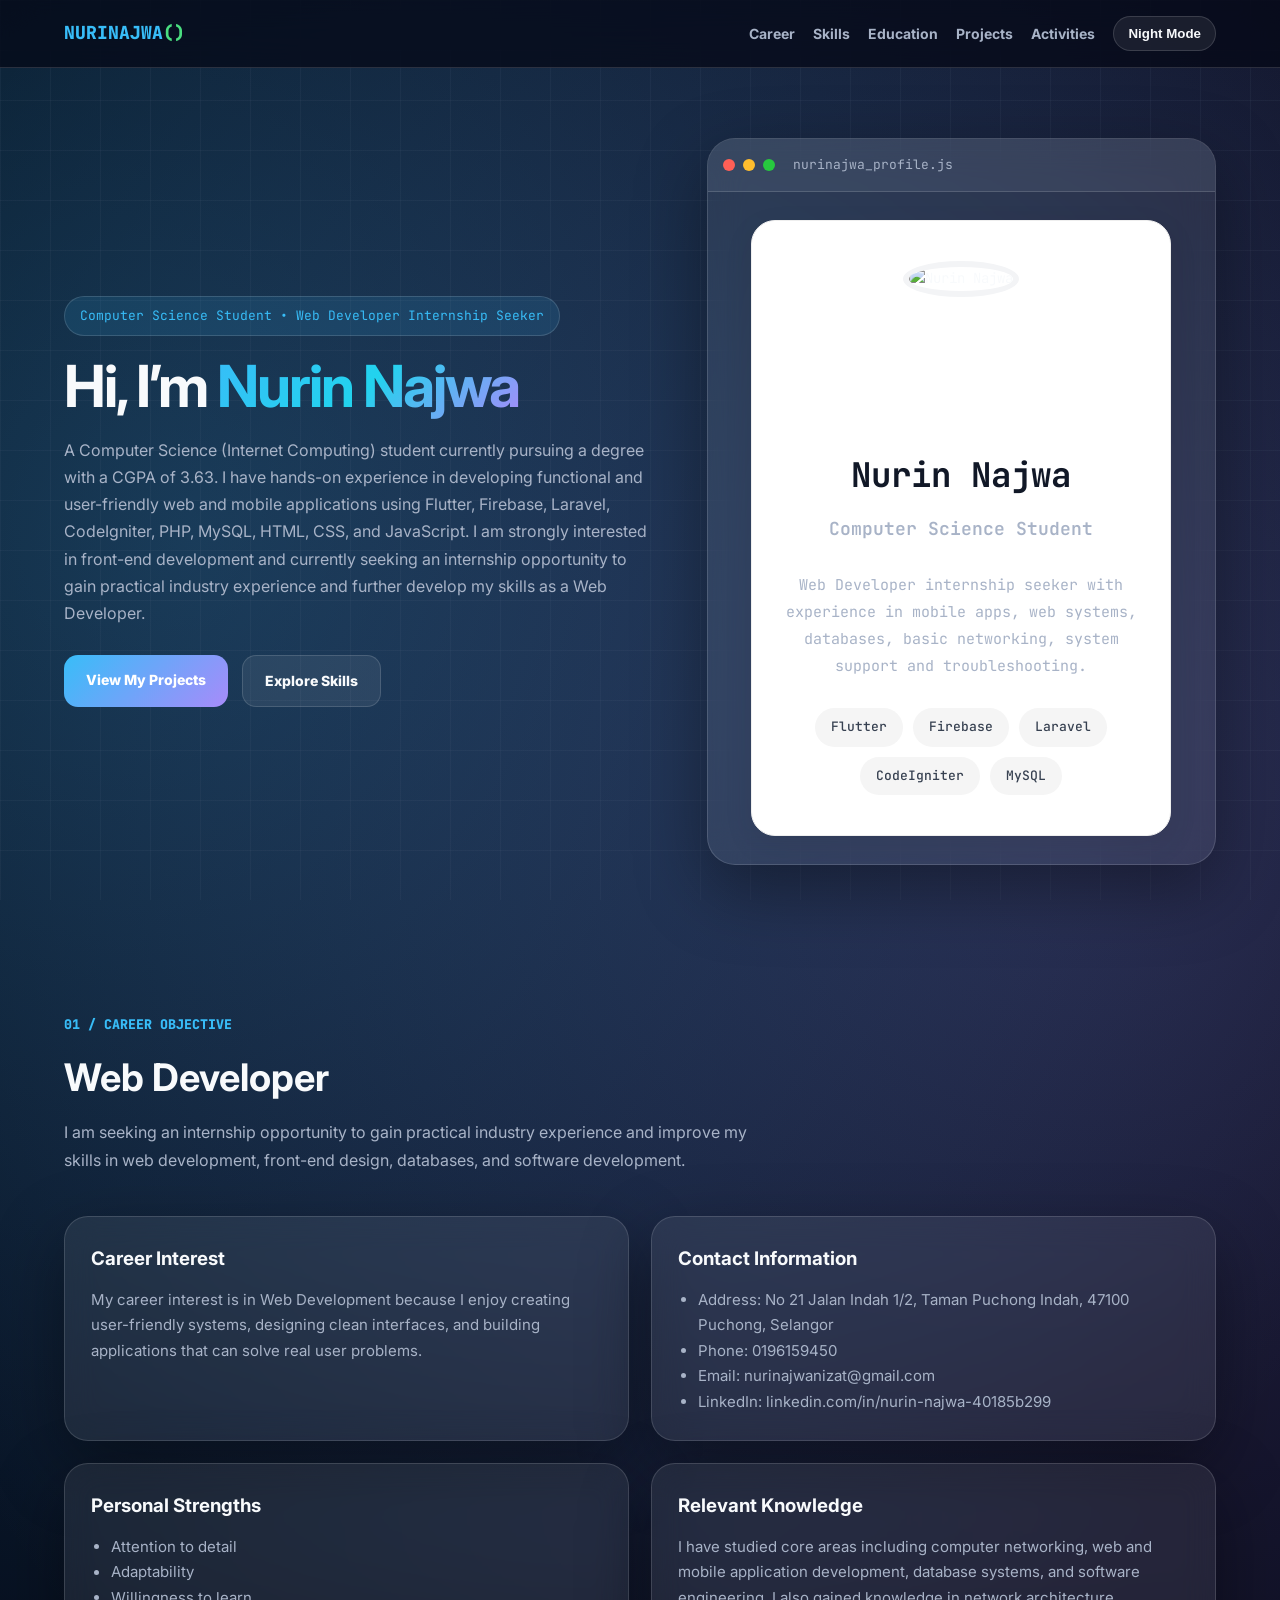
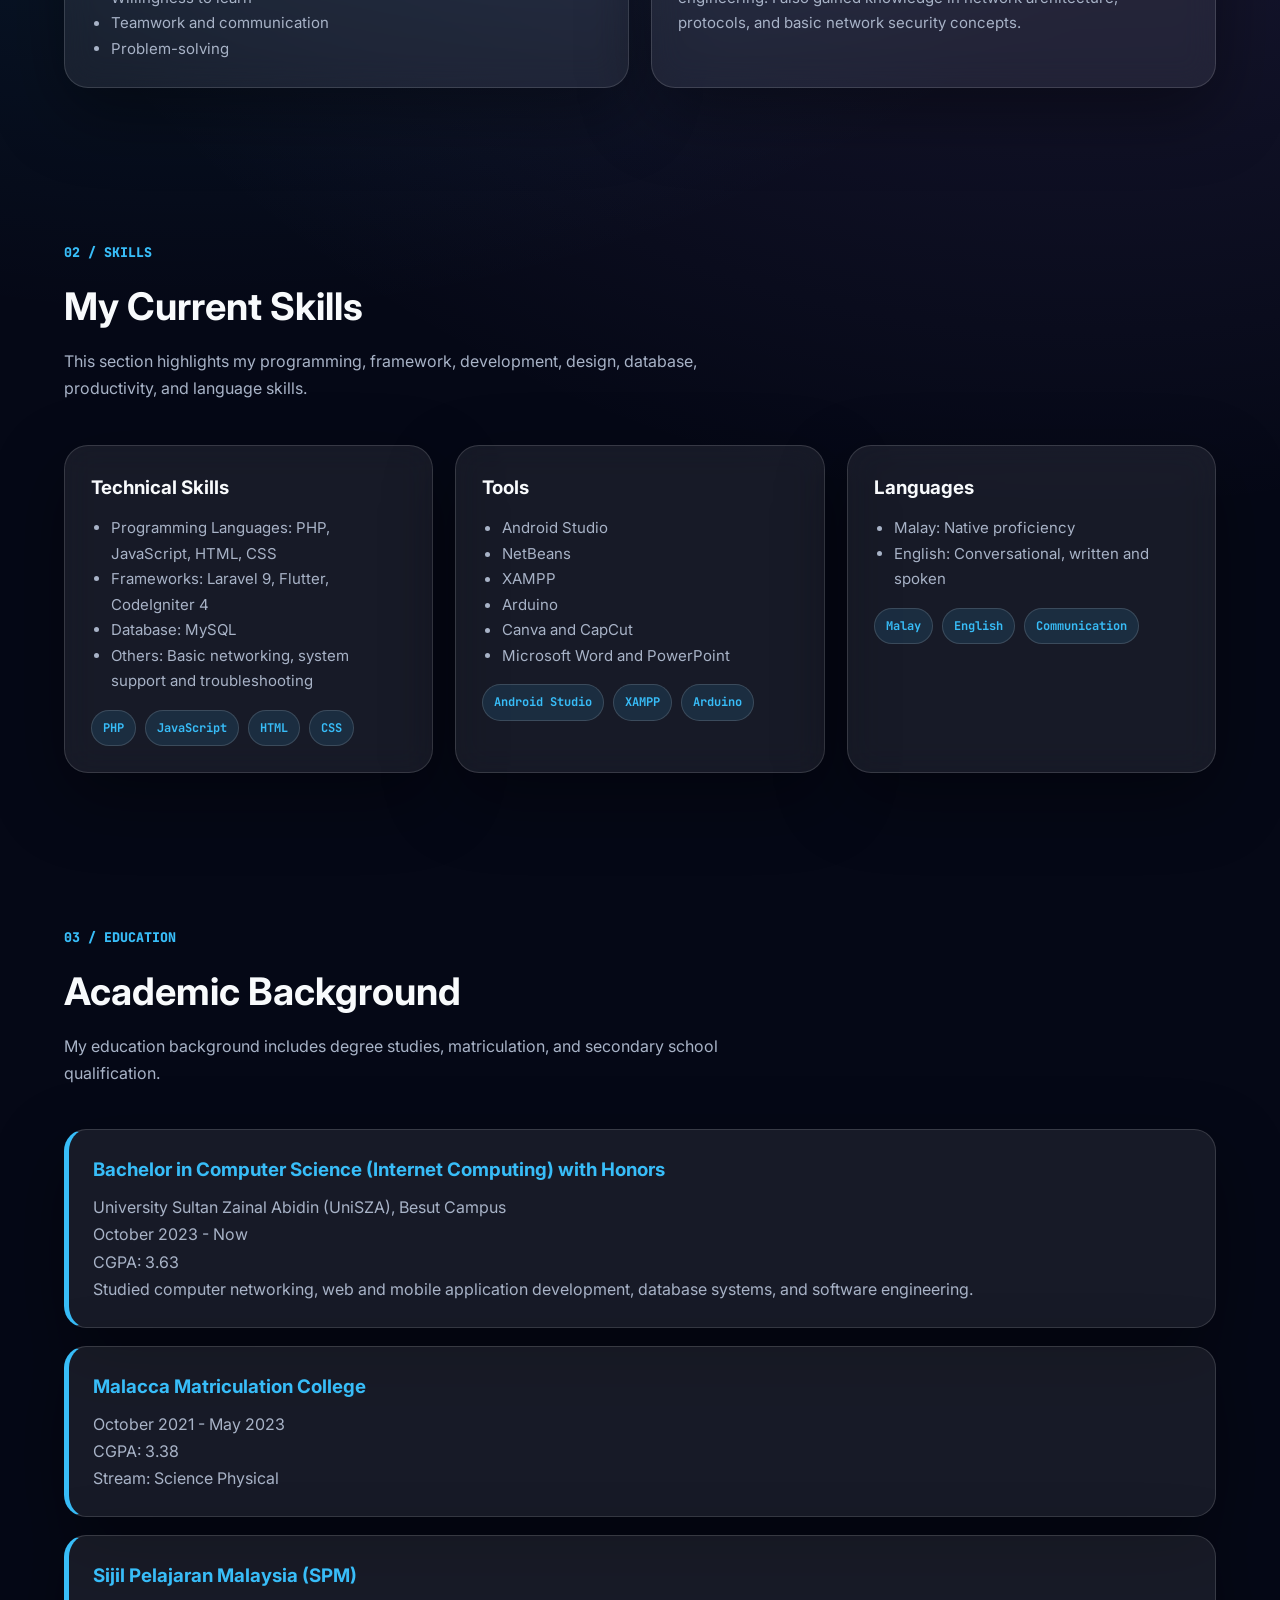
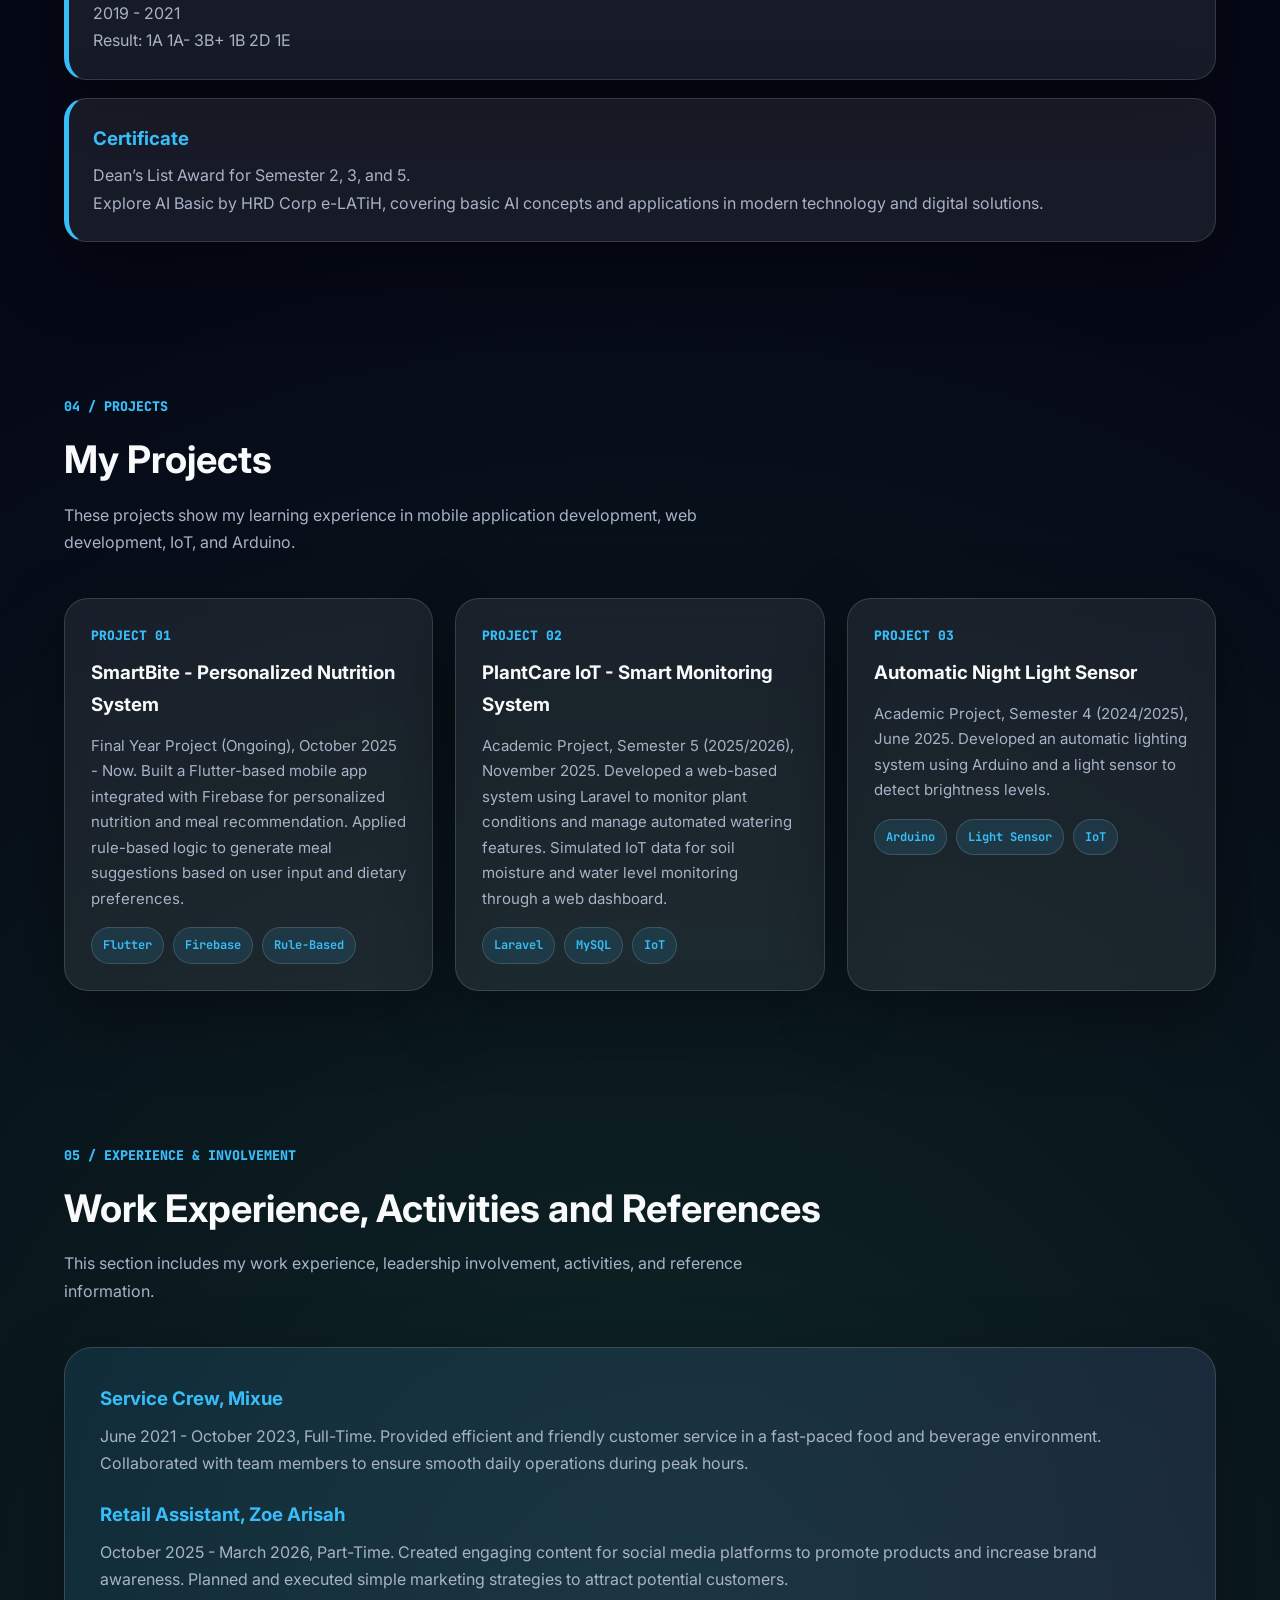
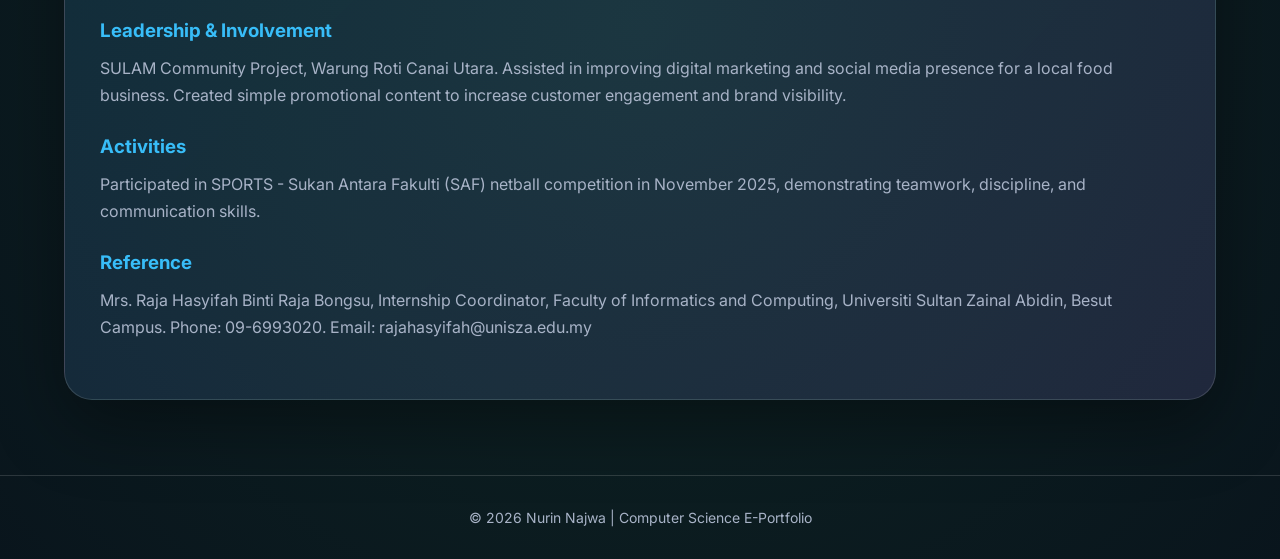
==== index.html @ 574ee74f "Create index.html" ====
<!DOCTYPE html>
<html lang="en" data-theme="dark">
<head>
<meta charset="UTF-8">
<meta name="viewport" content="width=device-width, initial-scale=1.0">
<title>Nurin Najwa | Computer Science E-Portfolio</title>

<link href="https://fonts.googleapis.com/css2?family=Inter:wght@300;400;500;600;700;800;900&family=JetBrains+Mono:wght@400;500;600;700&display=swap" rel="stylesheet">

<style>
*{
  margin:0;
  padding:0;
  box-sizing:border-box;
}

:root{
  --bg:#eef6ff;
  --bg2:#ffffff;
  --card:rgba(255,255,255,0.78);
  --border:rgba(37,99,235,0.16);
  --text:#0f172a;
  --muted:#64748b;
  --primary:#2563eb;
  --secondary:#06b6d4;
  --accent:#7c3aed;
  --green:#16a34a;
  --shadow:0 20px 50px rgba(37,99,235,0.12);
}

html[data-theme="dark"]{
  --bg:#050816;
  --bg2:#0b1020;
  --card:rgba(255,255,255,0.075);
  --border:rgba(255,255,255,0.14);
  --text:#f8fafc;
  --muted:#a8b3c7;
  --primary:#38bdf8;
  --secondary:#22d3ee;
  --accent:#a78bfa;
  --green:#4ade80;
  --shadow:0 25px 70px rgba(0,0,0,0.38);
}

html{
  scroll-behavior:smooth;
}

body{
  font-family:'Inter',sans-serif;
  background:
    radial-gradient(circle at 15% 10%, rgba(56,189,248,.25), transparent 28%),
    radial-gradient(circle at 85% 15%, rgba(167,139,250,.22), transparent 28%),
    radial-gradient(circle at 50% 90%, rgba(74,222,128,.14), transparent 30%),
    var(--bg);
  color:var(--text);
  line-height:1.7;
  transition:.3s;
}

body::before{
  content:"";
  position:fixed;
  inset:0;
  background-image:
    linear-gradient(rgba(100,116,139,.10) 1px, transparent 1px),
    linear-gradient(90deg, rgba(100,116,139,.10) 1px, transparent 1px);
  background-size:50px 50px;
  z-index:-1;
}

.container{
  width:90%;
  max-width:1180px;
  margin:auto;
}

nav{
  position:sticky;
  top:0;
  z-index:99;
  background:rgba(255,255,255,.55);
  backdrop-filter:blur(18px);
  border-bottom:1px solid var(--border);
}

html[data-theme="dark"] nav{
  background:rgba(5,8,22,.72);
}

.navbar{
  display:flex;
  justify-content:space-between;
  align-items:center;
  padding:16px 0;
}

.logo{
  font-family:'JetBrains Mono',monospace;
  font-size:18px;
  font-weight:800;
  color:var(--primary);
}

.logo span{
  color:var(--green);
}

.nav-links{
  display:flex;
  align-items:center;
  gap:18px;
}

.nav-links a{
  text-decoration:none;
  color:var(--muted);
  font-size:14px;
  font-weight:700;
}

.nav-links a:hover{
  color:var(--primary);
}

.theme-btn{
  border:1px solid var(--border);
  background:var(--card);
  color:var(--text);
  padding:9px 14px;
  border-radius:999px;
  cursor:pointer;
  font-weight:800;
}

.hero{
  min-height:92vh;
  display:grid;
  grid-template-columns:1.08fr .92fr;
  gap:45px;
  align-items:center;
  padding:70px 0;
}

.badge{
  display:inline-block;
  font-family:'JetBrains Mono',monospace;
  font-size:13px;
  color:var(--primary);
  background:rgba(56,189,248,.12);
  border:1px solid var(--border);
  padding:8px 15px;
  border-radius:999px;
  margin-bottom:20px;
}

h1{
  font-size:58px;
  line-height:1.05;
  letter-spacing:-2px;
  margin-bottom:20px;
}

h1 span{
  background:linear-gradient(135deg,var(--primary),var(--secondary),var(--accent));
  -webkit-background-clip:text;
  -webkit-text-fill-color:transparent;
}

.hero p{
  color:var(--muted);
  max-width:650px;
  margin-bottom:28px;
}

.btn-group{
  display:flex;
  gap:14px;
  flex-wrap:wrap;
}

.btn{
  text-decoration:none;
  padding:13px 22px;
  border-radius:14px;
  font-weight:800;
  font-size:14px;
  transition:.3s;
}

.btn-primary{
  color:white;
  background:linear-gradient(135deg,var(--primary),var(--accent));
}

.btn-secondary{
  color:var(--text);
  background:var(--card);
  border:1px solid var(--border);
}

.btn:hover{
  transform:translateY(-4px);
}
/* ===== PROFILE SECTION ===== */

.profile-card{
    width:100%;
    max-width:420px;

    background:#ffffff;
    border-radius:24px;

    padding:40px 30px;
    margin:auto;

    text-align:center;

    box-shadow:
    0 10px 30px rgba(0,0,0,0.08);

    border:1px solid #eeeeee;
}

/* PROFILE IMAGE */

.profile-img{
    width:160px;
    height:160px;

    margin:auto;
    margin-bottom:25px;
}

.profile-img img{
    width:100%;
    height:100%;

    object-fit:cover;
    border-radius:50%;

    border:6px solid #f3f4f6;
}

/* NAME */

.profile-info h2{
    font-size:34px;
    font-weight:700;
    color:#111827;

    margin-bottom:10px;
}

/* ROLE */

.profile-role{
    font-size:18px;
    font-weight:600;

    color:#6366f1;

    margin-bottom:18px;
}

/* DESCRIPTION */

.profile-desc{
    font-size:15px;
    line-height:1.8;

    color:#6b7280;

    margin-bottom:25px;
}

/* TAGS */

.profile-tags{
    display:flex;
    justify-content:center;
    flex-wrap:wrap;
    gap:10px;
}

.profile-tags span{
    background:#f5f5f5;

    padding:8px 16px;

    border-radius:999px;

    font-size:13px;
    font-weight:500;

    color:#374151;
}

/* MOBILE */

@media(max-width:768px){

    .profile-card{
        padding:30px 20px;
    }

    .profile-info h2{
        font-size:28px;
    }

    .profile-role{
        font-size:16px;
    }

}

.terminal{
  background:var(--card);
  border:1px solid var(--border);
  border-radius:28px;
  backdrop-filter:blur(18px);
  box-shadow:var(--shadow);
  overflow:hidden;
}

.terminal-top{
  display:flex;
  align-items:center;
  gap:8px;
  padding:15px;
  border-bottom:1px solid var(--border);
  background:rgba(148,163,184,.12);
}

.dot{
  width:12px;
  height:12px;
  border-radius:50%;
}

.red{background:#ff5f56;}
.yellow{background:#ffbd2e;}
.green{background:#27c93f;}

.file-name{
  font-family:'JetBrains Mono',monospace;
  color:var(--muted);
  margin-left:10px;
  font-size:13px;
}

.terminal-body{
  padding:28px;
  font-family:'JetBrains Mono',monospace;
  font-size:14px;
}

.line{
  margin-bottom:12px;
}

.key{color:var(--primary);}
.value{color:var(--green);}
.string{color:#facc15;}
.comment{color:var(--muted);}

section{
  padding:75px 0;
}

.section-title{
  margin-bottom:42px;
}

.section-title small{
  font-family:'JetBrains Mono',monospace;
  color:var(--primary);
  font-weight:800;
}

.section-title h2{
  font-size:38px;
  margin-top:8px;
  margin-bottom:10px;
}

.section-title p{
  color:var(--muted);
  max-width:720px;
}

.grid{
  display:grid;
  grid-template-columns:repeat(3,1fr);
  gap:22px;
}

.grid-2{
  display:grid;
  grid-template-columns:repeat(2,1fr);
  gap:22px;
}

.card{
  background:var(--card);
  border:1px solid var(--border);
  border-radius:24px;
  padding:26px;
  backdrop-filter:blur(16px);
  box-shadow:var(--shadow);
  transition:.3s;
}

.card:hover{
  transform:translateY(-6px);
  border-color:var(--primary);
}

.card h3{
  margin-bottom:12px;
}

.card p,
.card li{
  color:var(--muted);
  font-size:15px;
}

ul{
  padding-left:20px;
}

.tags{
  display:flex;
  flex-wrap:wrap;
  gap:9px;
  margin-top:16px;
}

.tag{
  font-family:'JetBrains Mono',monospace;
  font-size:12px;
  background:rgba(56,189,248,.12);
  border:1px solid var(--border);
  color:var(--primary);
  padding:7px 11px;
  border-radius:999px;
  font-weight:700;
}

.timeline{
  display:grid;
  gap:18px;
}

.timeline-item{
  background:var(--card);
  border:1px solid var(--border);
  border-left:5px solid var(--primary);
  border-radius:22px;
  padding:24px;
  box-shadow:var(--shadow);
}

.timeline-item h3{
  color:var(--primary);
  margin-bottom:8px;
}

.timeline-item p{
  color:var(--muted);
}

.project{
  min-height:300px;
}

.project-no{
  font-family:'JetBrains Mono',monospace;
  color:var(--primary);
  font-size:13px;
  margin-bottom:10px;
  font-weight:800;
}

.reflection{
  background:linear-gradient(135deg,rgba(56,189,248,.12),rgba(167,139,250,.14));
  border:1px solid var(--border);
  border-radius:28px;
  padding:35px;
  box-shadow:var(--shadow);
}

.reflection h3{
  color:var(--primary);
  margin-bottom:8px;
}

.reflection p{
  color:var(--muted);
  margin-bottom:22px;
}

footer{
  text-align:center;
  padding:30px 0;
  border-top:1px solid var(--border);
  color:var(--muted);
  font-size:14px;
}

@media(max-width:900px){
  .hero,
  .grid,
  .grid-2{
    grid-template-columns:1fr;
  }

  h1{
    font-size:42px;
  }

  .nav-links a{
    display:none;
  }
}
</style>
</head>

<body>

<nav>
  <div class="container navbar">
    <div class="logo">NURINAJWA<span>()</span></div>

    <div class="nav-links">
      <a href="#career">Career</a>
      <a href="#skills">Skills</a>
      <a href="#plan">Education</a>
      <a href="#projects">Projects</a>
      <a href="#reflection">Activities</a>
      <button class="theme-btn" onclick="toggleTheme()">Night Mode</button>
    </div>
  </div>
</nav>

<header class="container hero">
  <div>
    <div class="badge">Computer Science Student • Web Developer Internship Seeker</div>

    <h1>Hi, I’m <span>Nurin Najwa</span></h1>

    <p>
      A Computer Science (Internet Computing) student currently pursuing a degree with a CGPA of 3.63. 
      I have hands-on experience in developing functional and user-friendly web and mobile applications using Flutter, 
      Firebase, Laravel, CodeIgniter, PHP, MySQL, HTML, CSS, and JavaScript. I am strongly interested in front-end development 
      and currently seeking an internship opportunity to gain practical industry experience and further develop my skills as a Web Developer.
    </p>

    <div class="btn-group">
      <a href="#projects" class="btn btn-primary">View My Projects</a>
      <a href="#skills" class="btn btn-secondary">Explore Skills</a>
    </div>
  </div>

  <div class="terminal">
    <div class="terminal-top">
      <div class="dot red"></div>
      <div class="dot yellow"></div>
      <div class="dot green"></div>
      <div class="file-name">nurinajwa_profile.js</div>
    </div>

    <div class="terminal-body profile-body">

  <div class="profile-card">

    <div class="profile-img">
        <img src="img2.jpg" alt="Nurin Najwa">
    </div>

    <div class="profile-info">

        <h2>Nurin Najwa</h2>

        <p class="profile-role">
            Computer Science Student
        </p>

        <p class="profile-desc">
            Web Developer internship seeker with experience in
            mobile apps, web systems, databases, basic networking,
            system support and troubleshooting.
        </p>

        <div class="profile-tags">
            <span>Flutter</span>
            <span>Firebase</span>
            <span>Laravel</span>
            <span>CodeIgniter</span>
            <span>MySQL</span>
        </div>

    </div>

</div>
</div>
</div>
</header>

<section id="career">
  <div class="container">
    <div class="section-title">
      <small>01 / CAREER OBJECTIVE</small>
      <h2>Web Developer</h2>
      <p>
        I am seeking an internship opportunity to gain practical industry experience and improve my skills in web development, front-end design, databases, and software development.
      </p>
    </div>

    <div class="grid-2">
      <div class="card">
        <h3>Career Interest</h3>
        <p>
          My career interest is in Web Development because I enjoy creating user-friendly systems, designing clean interfaces, and building applications that can solve real user problems.
        </p>
      </div>

      <div class="card">
        <h3>Contact Information</h3>
        <ul>
          <li>Address: No 21 Jalan Indah 1/2, Taman Puchong Indah, 47100 Puchong, Selangor</li>
          <li>Phone: 0196159450</li>
          <li>Email: nurinajwanizat@gmail.com</li>
          <li>LinkedIn: linkedin.com/in/nurin-najwa-40185b299</li>
        </ul>
      </div>

      <div class="card">
        <h3>Personal Strengths</h3>
        <ul>
          <li>Attention to detail</li>
          <li>Adaptability</li>
          <li>Willingness to learn</li>
          <li>Teamwork and communication</li>
          <li>Problem-solving</li>
        </ul>
      </div>

      <div class="card">
        <h3>Relevant Knowledge</h3>
        <p>
          I have studied core areas including computer networking, web and mobile application development, database systems, and software engineering. I also gained knowledge in network architecture, protocols, and basic network security concepts.
        </p>
      </div>
    </div>
  </div>
</section>

<section id="skills">
  <div class="container">
    <div class="section-title">
      <small>02 / SKILLS</small>
      <h2>My Current Skills</h2>
      <p>
        This section highlights my programming, framework, development, design, database, productivity, and language skills.
      </p>
    </div>

    <div class="grid">
      <div class="card">
        <h3>Technical Skills</h3>
        <ul>
          <li>Programming Languages: PHP, JavaScript, HTML, CSS</li>
          <li>Frameworks: Laravel 9, Flutter, CodeIgniter 4</li>
          <li>Database: MySQL</li>
          <li>Others: Basic networking, system support and troubleshooting</li>
        </ul>
        <div class="tags">
          <span class="tag">PHP</span>
          <span class="tag">JavaScript</span>
          <span class="tag">HTML</span>
          <span class="tag">CSS</span>
        </div>
      </div>

      <div class="card">
        <h3>Tools</h3>
        <ul>
          <li>Android Studio</li>
          <li>NetBeans</li>
          <li>XAMPP</li>
          <li>Arduino</li>
          <li>Canva and CapCut</li>
          <li>Microsoft Word and PowerPoint</li>
        </ul>
        <div class="tags">
          <span class="tag">Android Studio</span>
          <span class="tag">XAMPP</span>
          <span class="tag">Arduino</span>
        </div>
      </div>

      <div class="card">
        <h3>Languages</h3>
        <ul>
          <li>Malay: Native proficiency</li>
          <li>English: Conversational, written and spoken</li>
        </ul>
        <div class="tags">
          <span class="tag">Malay</span>
          <span class="tag">English</span>
          <span class="tag">Communication</span>
        </div>
      </div>
    </div>
  </div>
</section>

<section id="plan">
  <div class="container">
    <div class="section-title">
      <small>03 / EDUCATION</small>
      <h2>Academic Background</h2>
      <p>
        My education background includes degree studies, matriculation, and secondary school qualification.
      </p>
    </div>

    <div class="timeline">
      <div class="timeline-item">
        <h3>Bachelor in Computer Science (Internet Computing) with Honors</h3>
        <p>
          University Sultan Zainal Abidin (UniSZA), Besut Campus<br>
          October 2023 - Now<br>
          CGPA: 3.63<br>
          Studied computer networking, web and mobile application development, database systems, and software engineering.
        </p>
      </div>

      <div class="timeline-item">
        <h3>Malacca Matriculation College</h3>
        <p>
          October 2021 - May 2023<br>
          CGPA: 3.38<br>
          Stream: Science Physical
        </p>
      </div>

      <div class="timeline-item">
        <h3>Sijil Pelajaran Malaysia (SPM)</h3>
        <p>
          2019 - 2021<br>
          Result: 1A 1A- 3B+ 1B 2D 1E
        </p>
      </div>

      <div class="timeline-item">
        <h3>Certificate</h3>
        <p>
          Dean’s List Award for Semester 2, 3, and 5.<br>
          Explore AI Basic by HRD Corp e-LATiH, covering basic AI concepts and applications in modern technology and digital solutions.
        </p>
      </div>
    </div>
  </div>
</section>

<section id="projects">
  <div class="container">
    <div class="section-title">
      <small>04 / PROJECTS</small>
      <h2>My Projects</h2>
      <p>
        These projects show my learning experience in mobile application development, web development, IoT, and Arduino.
      </p>
    </div>

    <div class="grid">
      <div class="card project">
        <div class="project-no">PROJECT 01</div>
        <h3>SmartBite - Personalized Nutrition System</h3>
        <p>
          Final Year Project (Ongoing), October 2025 - Now. Built a Flutter-based mobile app integrated with Firebase for personalized nutrition and meal recommendation. Applied rule-based logic to generate meal suggestions based on user input and dietary preferences.
        </p>
        <div class="tags">
          <span class="tag">Flutter</span>
          <span class="tag">Firebase</span>
          <span class="tag">Rule-Based</span>
        </div>
      </div>

      <div class="card project">
        <div class="project-no">PROJECT 02</div>
        <h3>PlantCare IoT - Smart Monitoring System</h3>
        <p>
          Academic Project, Semester 5 (2025/2026), November 2025. Developed a web-based system using Laravel to monitor plant conditions and manage automated watering features. Simulated IoT data for soil moisture and water level monitoring through a web dashboard.
        </p>
        <div class="tags">
          <span class="tag">Laravel</span>
          <span class="tag">MySQL</span>
          <span class="tag">IoT</span>
        </div>
      </div>

      <div class="card project">
        <div class="project-no">PROJECT 03</div>
        <h3>Automatic Night Light Sensor</h3>
        <p>
          Academic Project, Semester 4 (2024/2025), June 2025. Developed an automatic lighting system using Arduino and a light sensor to detect brightness levels.
        </p>
        <div class="tags">
          <span class="tag">Arduino</span>
          <span class="tag">Light Sensor</span>
          <span class="tag">IoT</span>
        </div>
      </div>
    </div>
  </div>
</section>

<section id="reflection">
  <div class="container">
    <div class="section-title">
      <small>05 / EXPERIENCE & INVOLVEMENT</small>
      <h2>Work Experience, Activities and References</h2>
      <p>
        This section includes my work experience, leadership involvement, activities, and reference information.
      </p>
    </div>

    <div class="reflection">
      <h3>Service Crew, Mixue</h3>
      <p>
        June 2021 - October 2023, Full-Time. Provided efficient and friendly customer service in a fast-paced food and beverage environment. Collaborated with team members to ensure smooth daily operations during peak hours.
      </p>

      <h3>Retail Assistant, Zoe Arisah</h3>
      <p>
        October 2025 - March 2026, Part-Time. Created engaging content for social media platforms to promote products and increase brand awareness. Planned and executed simple marketing strategies to attract potential customers.
      </p>

      <h3>Leadership & Involvement</h3>
      <p>
        SULAM Community Project, Warung Roti Canai Utara. Assisted in improving digital marketing and social media presence for a local food business. Created simple promotional content to increase customer engagement and brand visibility.
      </p>

      <h3>Activities</h3>
      <p>
        Participated in SPORTS - Sukan Antara Fakulti (SAF) netball competition in November 2025, demonstrating teamwork, discipline, and communication skills.
      </p>

      <h3>Reference</h3>
      <p>
        Mrs. Raja Hasyifah Binti Raja Bongsu, Internship Coordinator, Faculty of Informatics and Computing, Universiti Sultan Zainal Abidin, Besut Campus. Phone: 09-6993020. Email: rajahasyifah@unisza.edu.my
      </p>
    </div>
  </div>
</section>

<footer>
  <p>© 2026 Nurin Najwa | Computer Science E-Portfolio</p>
</footer>

<script>
function toggleTheme(){
  const html = document.documentElement;
  const btn = document.querySelector(".theme-btn");

  if(html.getAttribute("data-theme") === "dark"){
    html.setAttribute("data-theme", "light");
    btn.textContent = "Light Mode";
  }else{
    html.setAttribute("data-theme", "dark");
    btn.textContent = "Night Mode";
  }
}
</script>

</body>
</html>
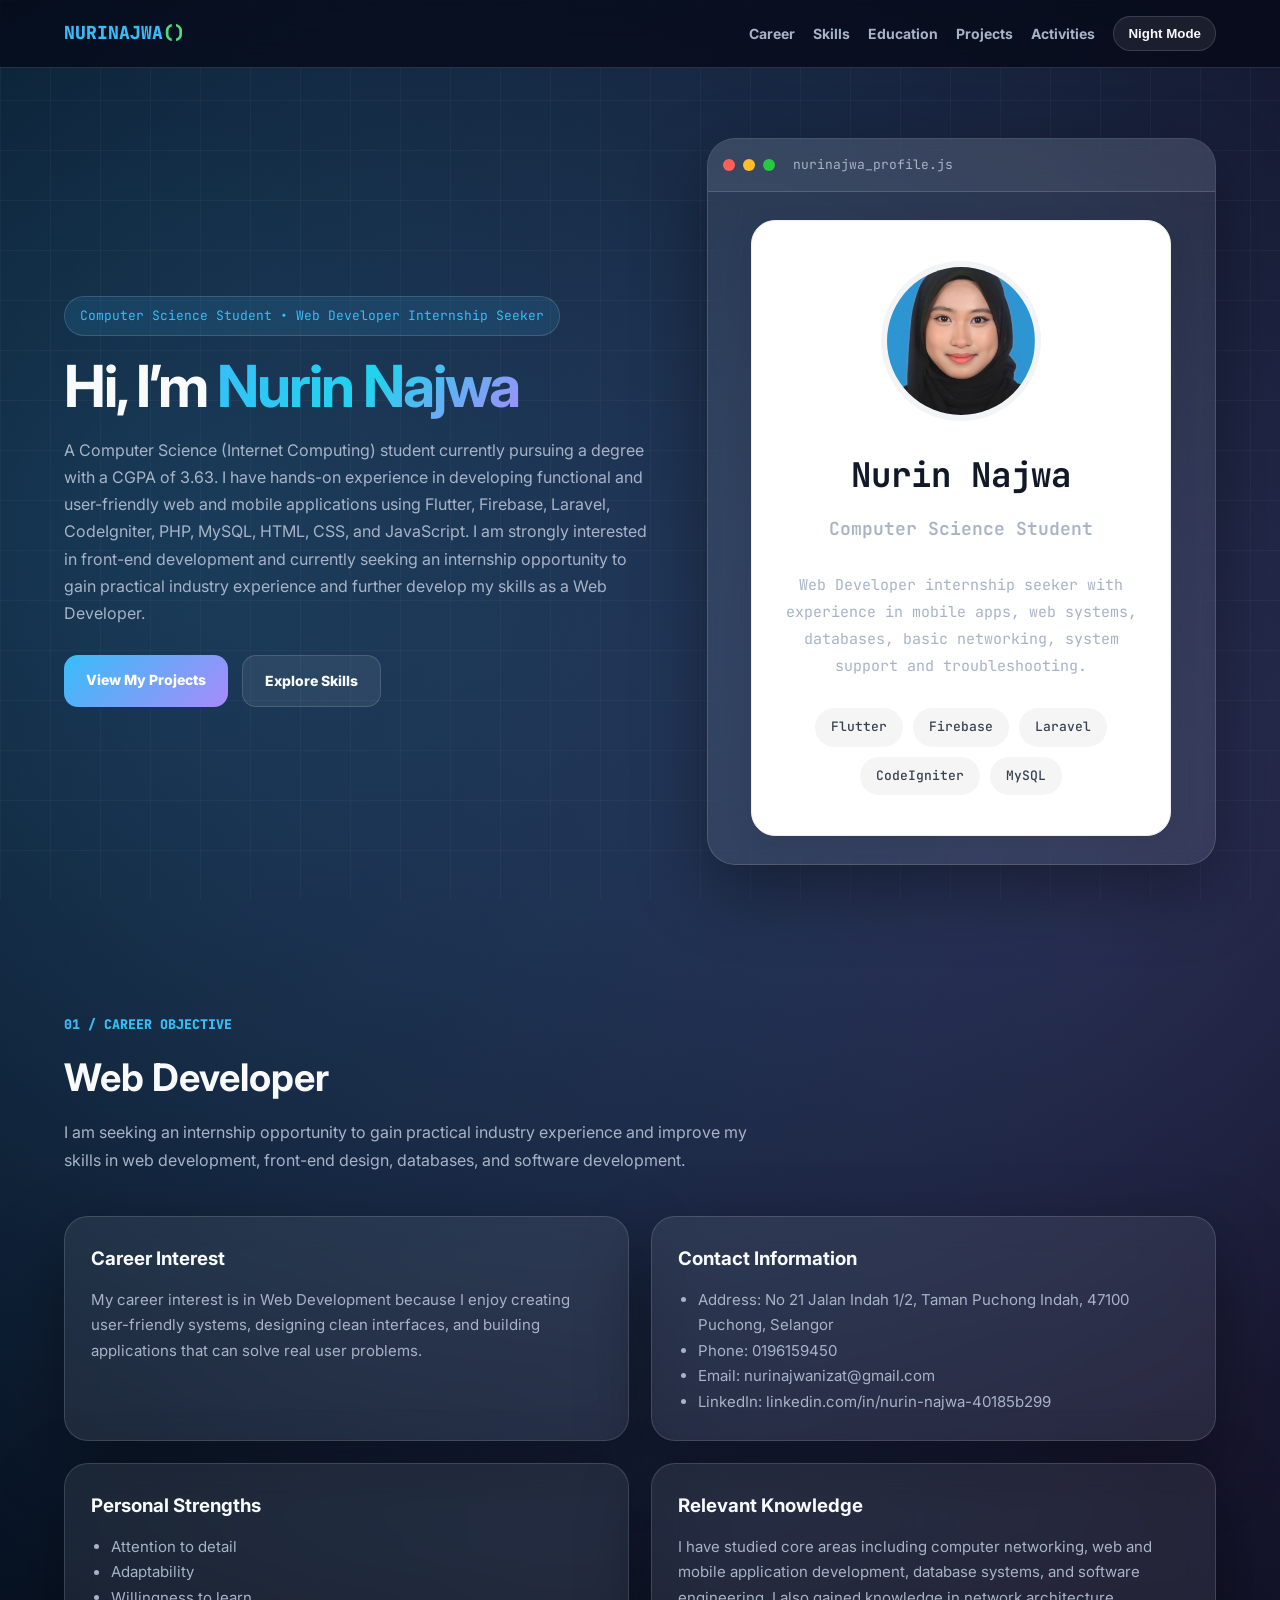
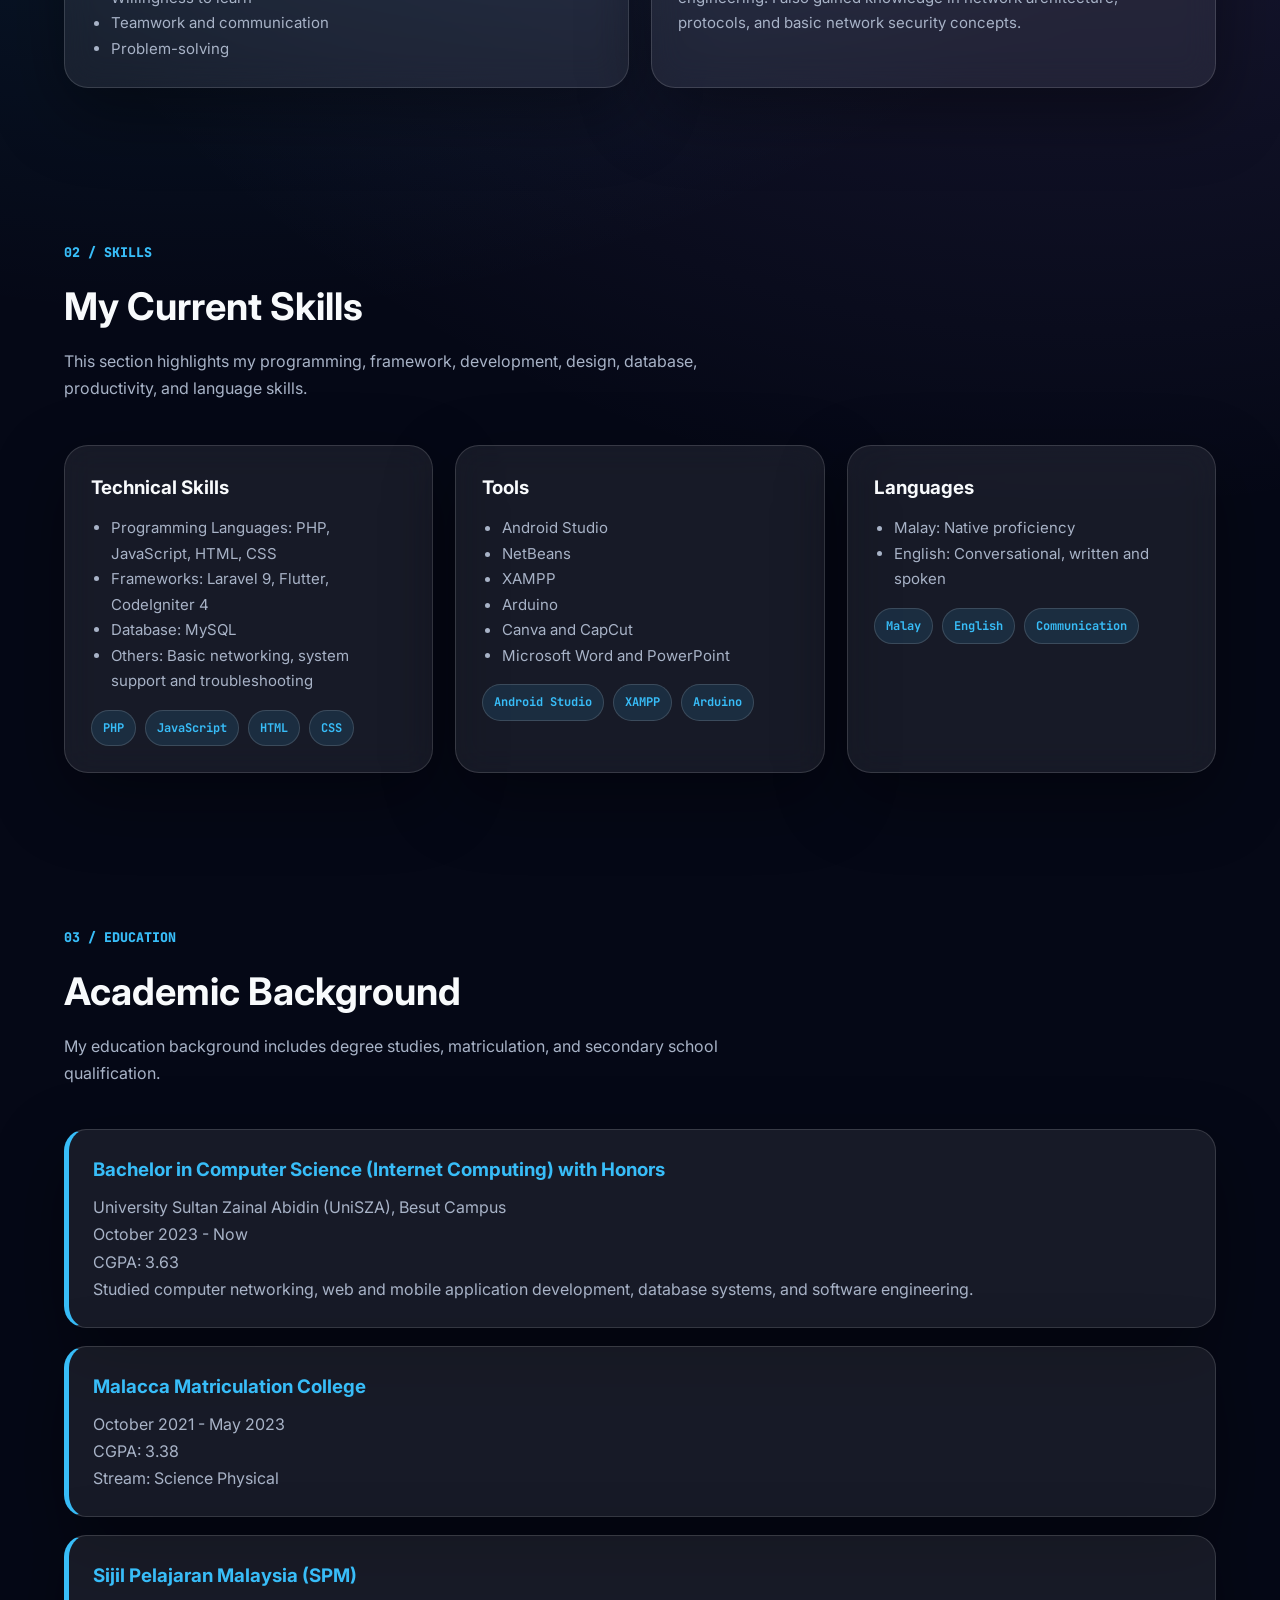
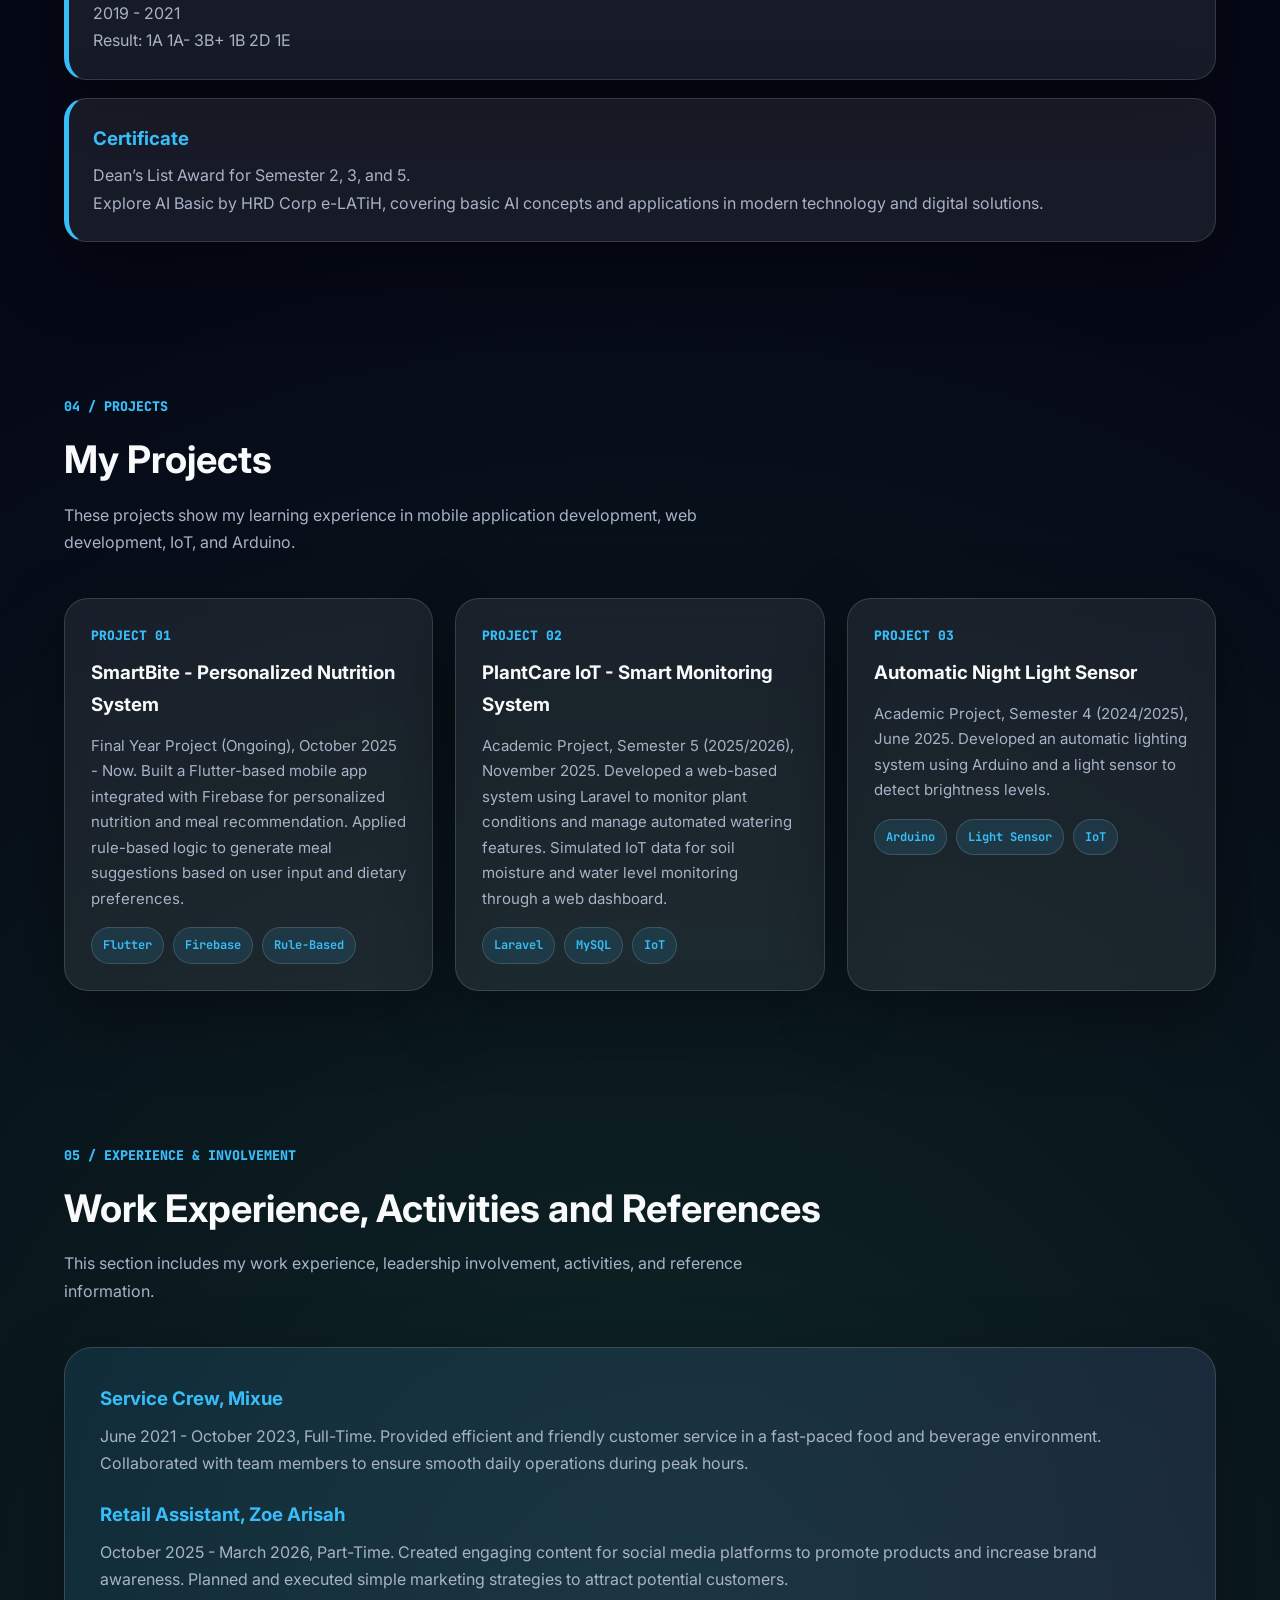
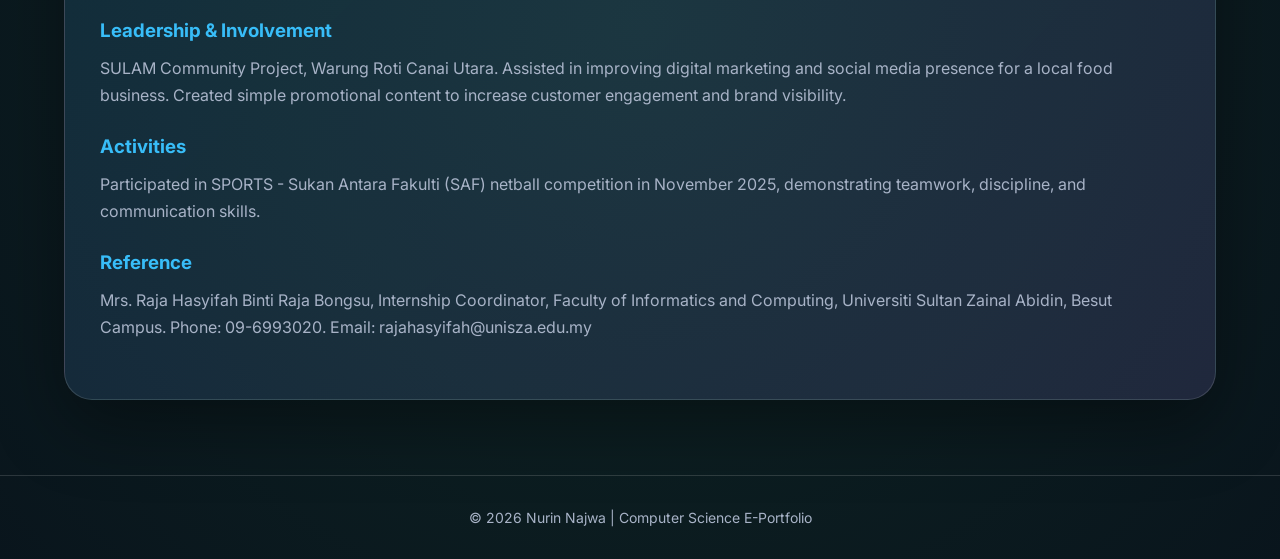
==== commit cd67a528: "Update index.html" ====
--- a/index.html
+++ b/index.html
@@ -576,7 +576,7 @@
   <div class="profile-card">
 
     <div class="profile-img">
-        <img src="img2.jpg" alt="Nurin Najwa">
+        <img src="IMG_3421.JPG" alt="Nurin Najwa">
     </div>
 
     <div class="profile-info">
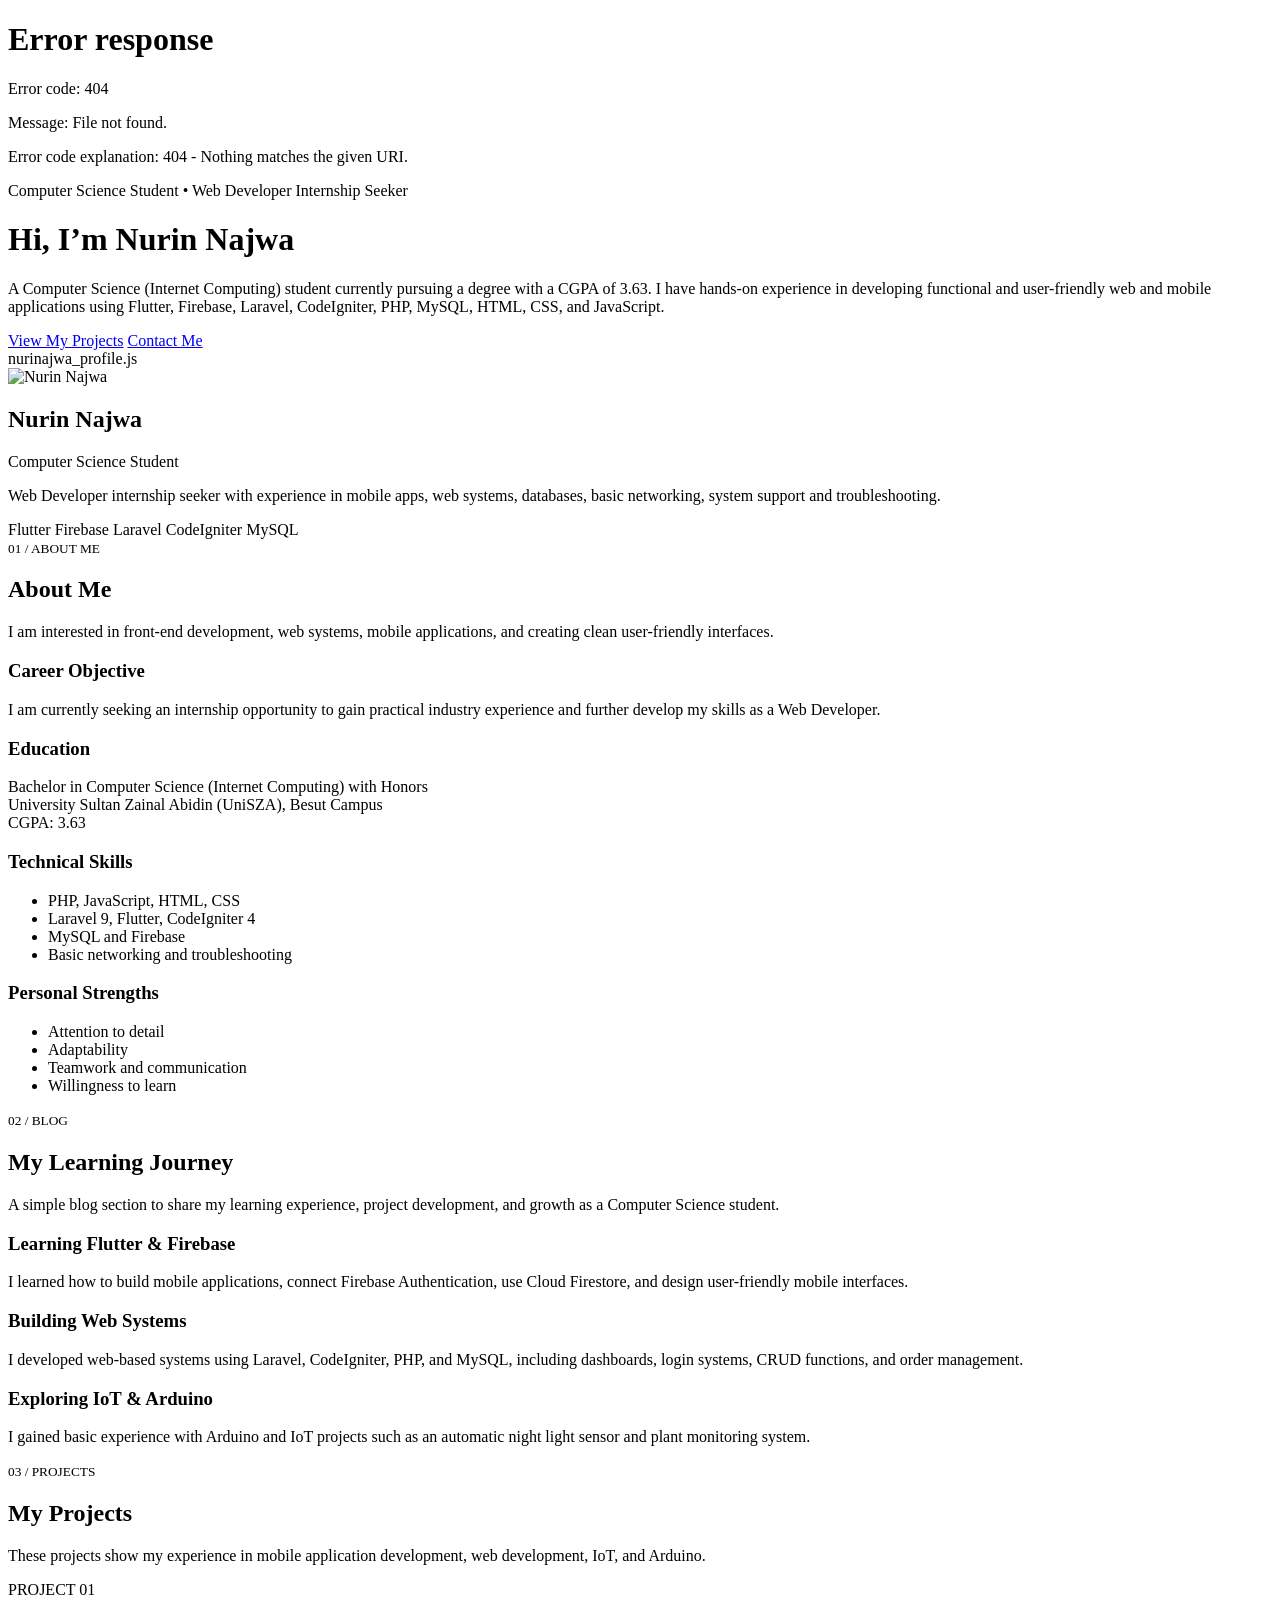
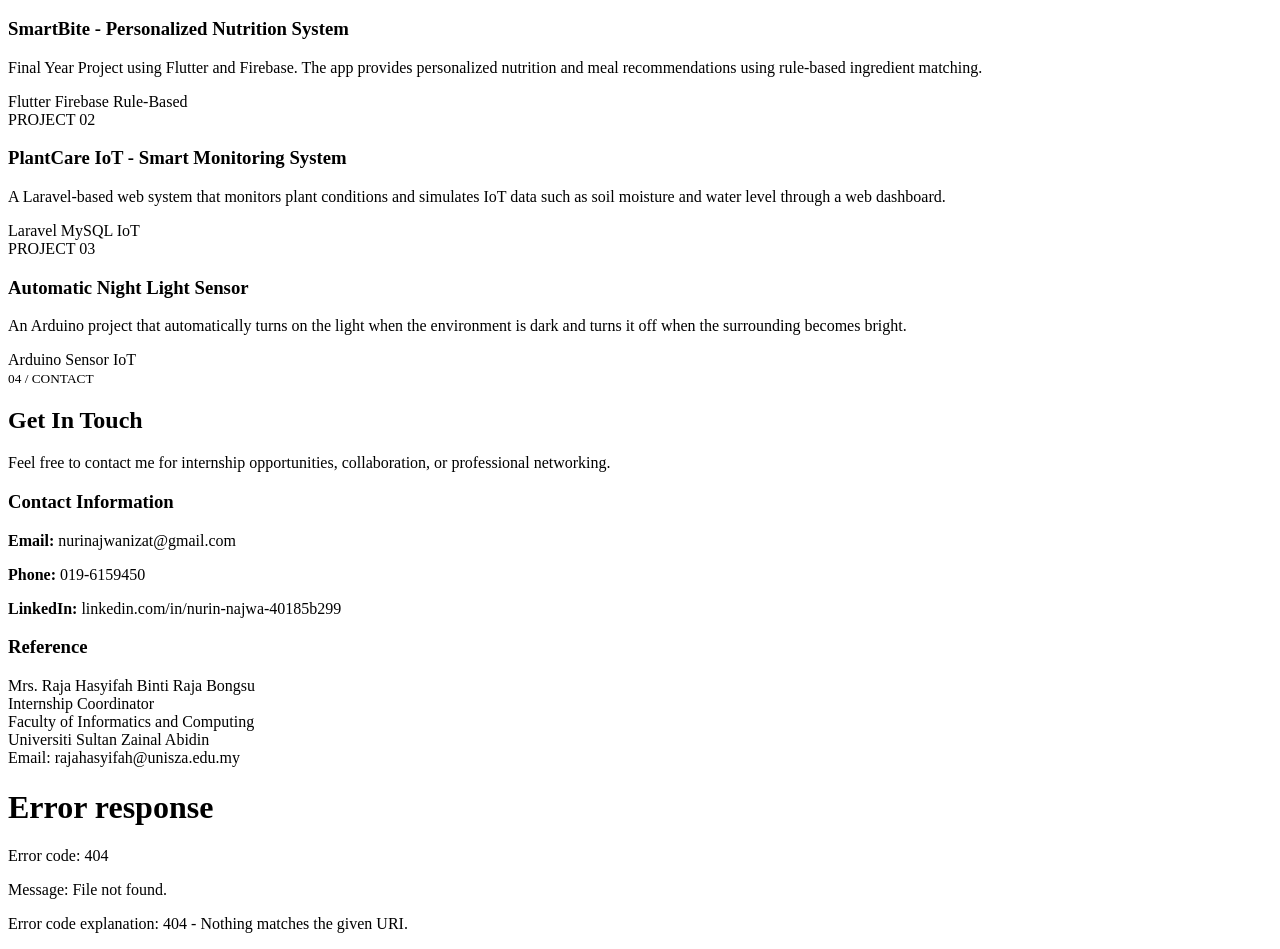
==== commit 6356a902: "Update index.html" ====
--- a/index.html
+++ b/index.html
@@ -3,563 +3,32 @@
 <head>
 <meta charset="UTF-8">
 <meta name="viewport" content="width=device-width, initial-scale=1.0">
-<title>Nurin Najwa | Computer Science E-Portfolio</title>
+<title>Nurin Najwa | E-Portfolio</title>
 
 <link href="https://fonts.googleapis.com/css2?family=Inter:wght@300;400;500;600;700;800;900&family=JetBrains+Mono:wght@400;500;600;700&display=swap" rel="stylesheet">
 
-<style>
-*{
-  margin:0;
-  padding:0;
-  box-sizing:border-box;
-}
-
-:root{
-  --bg:#eef6ff;
-  --bg2:#ffffff;
-  --card:rgba(255,255,255,0.78);
-  --border:rgba(37,99,235,0.16);
-  --text:#0f172a;
-  --muted:#64748b;
-  --primary:#2563eb;
-  --secondary:#06b6d4;
-  --accent:#7c3aed;
-  --green:#16a34a;
-  --shadow:0 20px 50px rgba(37,99,235,0.12);
-}
-
-html[data-theme="dark"]{
-  --bg:#050816;
-  --bg2:#0b1020;
-  --card:rgba(255,255,255,0.075);
-  --border:rgba(255,255,255,0.14);
-  --text:#f8fafc;
-  --muted:#a8b3c7;
-  --primary:#38bdf8;
-  --secondary:#22d3ee;
-  --accent:#a78bfa;
-  --green:#4ade80;
-  --shadow:0 25px 70px rgba(0,0,0,0.38);
-}
-
-html{
-  scroll-behavior:smooth;
-}
-
-body{
-  font-family:'Inter',sans-serif;
-  background:
-    radial-gradient(circle at 15% 10%, rgba(56,189,248,.25), transparent 28%),
-    radial-gradient(circle at 85% 15%, rgba(167,139,250,.22), transparent 28%),
-    radial-gradient(circle at 50% 90%, rgba(74,222,128,.14), transparent 30%),
-    var(--bg);
-  color:var(--text);
-  line-height:1.7;
-  transition:.3s;
-}
-
-body::before{
-  content:"";
-  position:fixed;
-  inset:0;
-  background-image:
-    linear-gradient(rgba(100,116,139,.10) 1px, transparent 1px),
-    linear-gradient(90deg, rgba(100,116,139,.10) 1px, transparent 1px);
-  background-size:50px 50px;
-  z-index:-1;
-}
-
-.container{
-  width:90%;
-  max-width:1180px;
-  margin:auto;
-}
-
-nav{
-  position:sticky;
-  top:0;
-  z-index:99;
-  background:rgba(255,255,255,.55);
-  backdrop-filter:blur(18px);
-  border-bottom:1px solid var(--border);
-}
-
-html[data-theme="dark"] nav{
-  background:rgba(5,8,22,.72);
-}
-
-.navbar{
-  display:flex;
-  justify-content:space-between;
-  align-items:center;
-  padding:16px 0;
-}
-
-.logo{
-  font-family:'JetBrains Mono',monospace;
-  font-size:18px;
-  font-weight:800;
-  color:var(--primary);
-}
-
-.logo span{
-  color:var(--green);
-}
-
-.nav-links{
-  display:flex;
-  align-items:center;
-  gap:18px;
-}
-
-.nav-links a{
-  text-decoration:none;
-  color:var(--muted);
-  font-size:14px;
-  font-weight:700;
-}
-
-.nav-links a:hover{
-  color:var(--primary);
-}
-
-.theme-btn{
-  border:1px solid var(--border);
-  background:var(--card);
-  color:var(--text);
-  padding:9px 14px;
-  border-radius:999px;
-  cursor:pointer;
-  font-weight:800;
-}
-
-.hero{
-  min-height:92vh;
-  display:grid;
-  grid-template-columns:1.08fr .92fr;
-  gap:45px;
-  align-items:center;
-  padding:70px 0;
-}
-
-.badge{
-  display:inline-block;
-  font-family:'JetBrains Mono',monospace;
-  font-size:13px;
-  color:var(--primary);
-  background:rgba(56,189,248,.12);
-  border:1px solid var(--border);
-  padding:8px 15px;
-  border-radius:999px;
-  margin-bottom:20px;
-}
-
-h1{
-  font-size:58px;
-  line-height:1.05;
-  letter-spacing:-2px;
-  margin-bottom:20px;
-}
-
-h1 span{
-  background:linear-gradient(135deg,var(--primary),var(--secondary),var(--accent));
-  -webkit-background-clip:text;
-  -webkit-text-fill-color:transparent;
-}
-
-.hero p{
-  color:var(--muted);
-  max-width:650px;
-  margin-bottom:28px;
-}
-
-.btn-group{
-  display:flex;
-  gap:14px;
-  flex-wrap:wrap;
-}
-
-.btn{
-  text-decoration:none;
-  padding:13px 22px;
-  border-radius:14px;
-  font-weight:800;
-  font-size:14px;
-  transition:.3s;
-}
-
-.btn-primary{
-  color:white;
-  background:linear-gradient(135deg,var(--primary),var(--accent));
-}
-
-.btn-secondary{
-  color:var(--text);
-  background:var(--card);
-  border:1px solid var(--border);
-}
-
-.btn:hover{
-  transform:translateY(-4px);
-}
-/* ===== PROFILE SECTION ===== */
-
-.profile-card{
-    width:100%;
-    max-width:420px;
-
-    background:#ffffff;
-    border-radius:24px;
-
-    padding:40px 30px;
-    margin:auto;
-
-    text-align:center;
-
-    box-shadow:
-    0 10px 30px rgba(0,0,0,0.08);
-
-    border:1px solid #eeeeee;
-}
-
-/* PROFILE IMAGE */
-
-.profile-img{
-    width:160px;
-    height:160px;
-
-    margin:auto;
-    margin-bottom:25px;
-}
-
-.profile-img img{
-    width:100%;
-    height:100%;
-
-    object-fit:cover;
-    border-radius:50%;
-
-    border:6px solid #f3f4f6;
-}
-
-/* NAME */
-
-.profile-info h2{
-    font-size:34px;
-    font-weight:700;
-    color:#111827;
-
-    margin-bottom:10px;
-}
-
-/* ROLE */
-
-.profile-role{
-    font-size:18px;
-    font-weight:600;
-
-    color:#6366f1;
-
-    margin-bottom:18px;
-}
-
-/* DESCRIPTION */
-
-.profile-desc{
-    font-size:15px;
-    line-height:1.8;
-
-    color:#6b7280;
-
-    margin-bottom:25px;
-}
-
-/* TAGS */
-
-.profile-tags{
-    display:flex;
-    justify-content:center;
-    flex-wrap:wrap;
-    gap:10px;
-}
-
-.profile-tags span{
-    background:#f5f5f5;
-
-    padding:8px 16px;
-
-    border-radius:999px;
-
-    font-size:13px;
-    font-weight:500;
-
-    color:#374151;
-}
-
-/* MOBILE */
-
-@media(max-width:768px){
-
-    .profile-card{
-        padding:30px 20px;
-    }
-
-    .profile-info h2{
-        font-size:28px;
-    }
-
-    .profile-role{
-        font-size:16px;
-    }
-
-}
-
-.terminal{
-  background:var(--card);
-  border:1px solid var(--border);
-  border-radius:28px;
-  backdrop-filter:blur(18px);
-  box-shadow:var(--shadow);
-  overflow:hidden;
-}
-
-.terminal-top{
-  display:flex;
-  align-items:center;
-  gap:8px;
-  padding:15px;
-  border-bottom:1px solid var(--border);
-  background:rgba(148,163,184,.12);
-}
-
-.dot{
-  width:12px;
-  height:12px;
-  border-radius:50%;
-}
-
-.red{background:#ff5f56;}
-.yellow{background:#ffbd2e;}
-.green{background:#27c93f;}
-
-.file-name{
-  font-family:'JetBrains Mono',monospace;
-  color:var(--muted);
-  margin-left:10px;
-  font-size:13px;
-}
-
-.terminal-body{
-  padding:28px;
-  font-family:'JetBrains Mono',monospace;
-  font-size:14px;
-}
-
-.line{
-  margin-bottom:12px;
-}
-
-.key{color:var(--primary);}
-.value{color:var(--green);}
-.string{color:#facc15;}
-.comment{color:var(--muted);}
-
-section{
-  padding:75px 0;
-}
-
-.section-title{
-  margin-bottom:42px;
-}
-
-.section-title small{
-  font-family:'JetBrains Mono',monospace;
-  color:var(--primary);
-  font-weight:800;
-}
-
-.section-title h2{
-  font-size:38px;
-  margin-top:8px;
-  margin-bottom:10px;
-}
-
-.section-title p{
-  color:var(--muted);
-  max-width:720px;
-}
-
-.grid{
-  display:grid;
-  grid-template-columns:repeat(3,1fr);
-  gap:22px;
-}
-
-.grid-2{
-  display:grid;
-  grid-template-columns:repeat(2,1fr);
-  gap:22px;
-}
-
-.card{
-  background:var(--card);
-  border:1px solid var(--border);
-  border-radius:24px;
-  padding:26px;
-  backdrop-filter:blur(16px);
-  box-shadow:var(--shadow);
-  transition:.3s;
-}
-
-.card:hover{
-  transform:translateY(-6px);
-  border-color:var(--primary);
-}
-
-.card h3{
-  margin-bottom:12px;
-}
-
-.card p,
-.card li{
-  color:var(--muted);
-  font-size:15px;
-}
-
-ul{
-  padding-left:20px;
-}
-
-.tags{
-  display:flex;
-  flex-wrap:wrap;
-  gap:9px;
-  margin-top:16px;
-}
-
-.tag{
-  font-family:'JetBrains Mono',monospace;
-  font-size:12px;
-  background:rgba(56,189,248,.12);
-  border:1px solid var(--border);
-  color:var(--primary);
-  padding:7px 11px;
-  border-radius:999px;
-  font-weight:700;
-}
-
-.timeline{
-  display:grid;
-  gap:18px;
-}
-
-.timeline-item{
-  background:var(--card);
-  border:1px solid var(--border);
-  border-left:5px solid var(--primary);
-  border-radius:22px;
-  padding:24px;
-  box-shadow:var(--shadow);
-}
-
-.timeline-item h3{
-  color:var(--primary);
-  margin-bottom:8px;
-}
-
-.timeline-item p{
-  color:var(--muted);
-}
-
-.project{
-  min-height:300px;
-}
-
-.project-no{
-  font-family:'JetBrains Mono',monospace;
-  color:var(--primary);
-  font-size:13px;
-  margin-bottom:10px;
-  font-weight:800;
-}
-
-.reflection{
-  background:linear-gradient(135deg,rgba(56,189,248,.12),rgba(167,139,250,.14));
-  border:1px solid var(--border);
-  border-radius:28px;
-  padding:35px;
-  box-shadow:var(--shadow);
-}
-
-.reflection h3{
-  color:var(--primary);
-  margin-bottom:8px;
-}
-
-.reflection p{
-  color:var(--muted);
-  margin-bottom:22px;
-}
-
-footer{
-  text-align:center;
-  padding:30px 0;
-  border-top:1px solid var(--border);
-  color:var(--muted);
-  font-size:14px;
-}
-
-@media(max-width:900px){
-  .hero,
-  .grid,
-  .grid-2{
-    grid-template-columns:1fr;
-  }
-
-  h1{
-    font-size:42px;
-  }
-
-  .nav-links a{
-    display:none;
-  }
-}
-</style>
+<link rel="stylesheet" href="style.css">
 </head>
 
 <body>
 
-<nav>
-  <div class="container navbar">
-    <div class="logo">NURINAJWA<span>()</span></div>
-
-    <div class="nav-links">
-      <a href="#career">Career</a>
-      <a href="#skills">Skills</a>
-      <a href="#plan">Education</a>
-      <a href="#projects">Projects</a>
-      <a href="#reflection">Activities</a>
-      <button class="theme-btn" onclick="toggleTheme()">Night Mode</button>
-    </div>
-  </div>
-</nav>
-
-<header class="container hero">
+<div id="navbar"></div>
+
+<header id="home" class="container hero">
   <div>
     <div class="badge">Computer Science Student • Web Developer Internship Seeker</div>
 
     <h1>Hi, I’m <span>Nurin Najwa</span></h1>
 
     <p>
-      A Computer Science (Internet Computing) student currently pursuing a degree with a CGPA of 3.63. 
-      I have hands-on experience in developing functional and user-friendly web and mobile applications using Flutter, 
-      Firebase, Laravel, CodeIgniter, PHP, MySQL, HTML, CSS, and JavaScript. I am strongly interested in front-end development 
-      and currently seeking an internship opportunity to gain practical industry experience and further develop my skills as a Web Developer.
+      A Computer Science (Internet Computing) student currently pursuing a degree with a CGPA of 3.63.
+      I have hands-on experience in developing functional and user-friendly web and mobile applications using Flutter,
+      Firebase, Laravel, CodeIgniter, PHP, MySQL, HTML, CSS, and JavaScript.
     </p>
 
     <div class="btn-group">
       <a href="#projects" class="btn btn-primary">View My Projects</a>
-      <a href="#skills" class="btn btn-secondary">Explore Skills</a>
+      <a href="#contact" class="btn btn-secondary">Contact Me</a>
     </div>
   </div>
 
@@ -572,67 +41,70 @@
     </div>
 
     <div class="terminal-body profile-body">
-
-  <div class="profile-card">
-
-    <div class="profile-img">
-        <img src="IMG_3421.JPG" alt="Nurin Najwa">
-    </div>
-
-    <div class="profile-info">
-
-        <h2>Nurin Najwa</h2>
-
-        <p class="profile-role">
-            Computer Science Student
-        </p>
-
-        <p class="profile-desc">
-            Web Developer internship seeker with experience in
-            mobile apps, web systems, databases, basic networking,
-            system support and troubleshooting.
-        </p>
-
-        <div class="profile-tags">
+      <div class="profile-card">
+        <div class="profile-img">
+          <img src="img2.jpg" alt="Nurin Najwa">
+        </div>
+
+        <div class="profile-info">
+          <h2>Nurin Najwa</h2>
+
+          <p class="profile-role">Computer Science Student</p>
+
+          <p class="profile-desc">
+            Web Developer internship seeker with experience in mobile apps,
+            web systems, databases, basic networking, system support and troubleshooting.
+          </p>
+
+          <div class="profile-tags">
             <span>Flutter</span>
             <span>Firebase</span>
             <span>Laravel</span>
             <span>CodeIgniter</span>
             <span>MySQL</span>
-        </div>
-
-    </div>
-
-</div>
-</div>
-</div>
+          </div>
+        </div>
+      </div>
+    </div>
+  </div>
 </header>
 
-<section id="career">
-  <div class="container">
-    <div class="section-title">
-      <small>01 / CAREER OBJECTIVE</small>
-      <h2>Web Developer</h2>
-      <p>
-        I am seeking an internship opportunity to gain practical industry experience and improve my skills in web development, front-end design, databases, and software development.
+<section id="about">
+  <div class="container">
+    <div class="section-title">
+      <small>01 / ABOUT ME</small>
+      <h2>About Me</h2>
+      <p>
+        I am interested in front-end development, web systems, mobile applications,
+        and creating clean user-friendly interfaces.
       </p>
     </div>
 
     <div class="grid-2">
       <div class="card">
-        <h3>Career Interest</h3>
-        <p>
-          My career interest is in Web Development because I enjoy creating user-friendly systems, designing clean interfaces, and building applications that can solve real user problems.
-        </p>
-      </div>
-
-      <div class="card">
-        <h3>Contact Information</h3>
+        <h3>Career Objective</h3>
+        <p>
+          I am currently seeking an internship opportunity to gain practical industry experience
+          and further develop my skills as a Web Developer.
+        </p>
+      </div>
+
+      <div class="card">
+        <h3>Education</h3>
+        <p>
+          Bachelor in Computer Science (Internet Computing) with Honors<br>
+          University Sultan Zainal Abidin (UniSZA), Besut Campus<br>
+          CGPA: 3.63
+        </p>
+      </div>
+
+      <div class="card">
+        <h3>Technical Skills</h3>
         <ul>
-          <li>Address: No 21 Jalan Indah 1/2, Taman Puchong Indah, 47100 Puchong, Selangor</li>
-          <li>Phone: 0196159450</li>
-          <li>Email: nurinajwanizat@gmail.com</li>
-          <li>LinkedIn: linkedin.com/in/nurin-najwa-40185b299</li>
+          <li>PHP, JavaScript, HTML, CSS</li>
+          <li>Laravel 9, Flutter, CodeIgniter 4</li>
+          <li>MySQL and Firebase</li>
+          <li>Basic networking and troubleshooting</li>
         </ul>
       </div>
 
@@ -641,125 +113,47 @@
         <ul>
           <li>Attention to detail</li>
           <li>Adaptability</li>
+          <li>Teamwork and communication</li>
           <li>Willingness to learn</li>
-          <li>Teamwork and communication</li>
-          <li>Problem-solving</li>
         </ul>
       </div>
-
-      <div class="card">
-        <h3>Relevant Knowledge</h3>
-        <p>
-          I have studied core areas including computer networking, web and mobile application development, database systems, and software engineering. I also gained knowledge in network architecture, protocols, and basic network security concepts.
-        </p>
-      </div>
-    </div>
-  </div>
-</section>
-
-<section id="skills">
-  <div class="container">
-    <div class="section-title">
-      <small>02 / SKILLS</small>
-      <h2>My Current Skills</h2>
-      <p>
-        This section highlights my programming, framework, development, design, database, productivity, and language skills.
+    </div>
+  </div>
+</section>
+
+<section id="blog">
+  <div class="container">
+    <div class="section-title">
+      <small>02 / BLOG</small>
+      <h2>My Learning Journey</h2>
+      <p>
+        A simple blog section to share my learning experience, project development,
+        and growth as a Computer Science student.
       </p>
     </div>
 
     <div class="grid">
       <div class="card">
-        <h3>Technical Skills</h3>
-        <ul>
-          <li>Programming Languages: PHP, JavaScript, HTML, CSS</li>
-          <li>Frameworks: Laravel 9, Flutter, CodeIgniter 4</li>
-          <li>Database: MySQL</li>
-          <li>Others: Basic networking, system support and troubleshooting</li>
-        </ul>
-        <div class="tags">
-          <span class="tag">PHP</span>
-          <span class="tag">JavaScript</span>
-          <span class="tag">HTML</span>
-          <span class="tag">CSS</span>
-        </div>
-      </div>
-
-      <div class="card">
-        <h3>Tools</h3>
-        <ul>
-          <li>Android Studio</li>
-          <li>NetBeans</li>
-          <li>XAMPP</li>
-          <li>Arduino</li>
-          <li>Canva and CapCut</li>
-          <li>Microsoft Word and PowerPoint</li>
-        </ul>
-        <div class="tags">
-          <span class="tag">Android Studio</span>
-          <span class="tag">XAMPP</span>
-          <span class="tag">Arduino</span>
-        </div>
-      </div>
-
-      <div class="card">
-        <h3>Languages</h3>
-        <ul>
-          <li>Malay: Native proficiency</li>
-          <li>English: Conversational, written and spoken</li>
-        </ul>
-        <div class="tags">
-          <span class="tag">Malay</span>
-          <span class="tag">English</span>
-          <span class="tag">Communication</span>
-        </div>
-      </div>
-    </div>
-  </div>
-</section>
-
-<section id="plan">
-  <div class="container">
-    <div class="section-title">
-      <small>03 / EDUCATION</small>
-      <h2>Academic Background</h2>
-      <p>
-        My education background includes degree studies, matriculation, and secondary school qualification.
-      </p>
-    </div>
-
-    <div class="timeline">
-      <div class="timeline-item">
-        <h3>Bachelor in Computer Science (Internet Computing) with Honors</h3>
-        <p>
-          University Sultan Zainal Abidin (UniSZA), Besut Campus<br>
-          October 2023 - Now<br>
-          CGPA: 3.63<br>
-          Studied computer networking, web and mobile application development, database systems, and software engineering.
-        </p>
-      </div>
-
-      <div class="timeline-item">
-        <h3>Malacca Matriculation College</h3>
-        <p>
-          October 2021 - May 2023<br>
-          CGPA: 3.38<br>
-          Stream: Science Physical
-        </p>
-      </div>
-
-      <div class="timeline-item">
-        <h3>Sijil Pelajaran Malaysia (SPM)</h3>
-        <p>
-          2019 - 2021<br>
-          Result: 1A 1A- 3B+ 1B 2D 1E
-        </p>
-      </div>
-
-      <div class="timeline-item">
-        <h3>Certificate</h3>
-        <p>
-          Dean’s List Award for Semester 2, 3, and 5.<br>
-          Explore AI Basic by HRD Corp e-LATiH, covering basic AI concepts and applications in modern technology and digital solutions.
+        <h3>Learning Flutter & Firebase</h3>
+        <p>
+          I learned how to build mobile applications, connect Firebase Authentication,
+          use Cloud Firestore, and design user-friendly mobile interfaces.
+        </p>
+      </div>
+
+      <div class="card">
+        <h3>Building Web Systems</h3>
+        <p>
+          I developed web-based systems using Laravel, CodeIgniter, PHP, and MySQL,
+          including dashboards, login systems, CRUD functions, and order management.
+        </p>
+      </div>
+
+      <div class="card">
+        <h3>Exploring IoT & Arduino</h3>
+        <p>
+          I gained basic experience with Arduino and IoT projects such as an automatic
+          night light sensor and plant monitoring system.
         </p>
       </div>
     </div>
@@ -769,10 +163,11 @@
 <section id="projects">
   <div class="container">
     <div class="section-title">
-      <small>04 / PROJECTS</small>
+      <small>03 / PROJECTS</small>
       <h2>My Projects</h2>
       <p>
-        These projects show my learning experience in mobile application development, web development, IoT, and Arduino.
+        These projects show my experience in mobile application development,
+        web development, IoT, and Arduino.
       </p>
     </div>
 
@@ -781,7 +176,8 @@
         <div class="project-no">PROJECT 01</div>
         <h3>SmartBite - Personalized Nutrition System</h3>
         <p>
-          Final Year Project (Ongoing), October 2025 - Now. Built a Flutter-based mobile app integrated with Firebase for personalized nutrition and meal recommendation. Applied rule-based logic to generate meal suggestions based on user input and dietary preferences.
+          Final Year Project using Flutter and Firebase. The app provides personalized
+          nutrition and meal recommendations using rule-based ingredient matching.
         </p>
         <div class="tags">
           <span class="tag">Flutter</span>
@@ -794,7 +190,8 @@
         <div class="project-no">PROJECT 02</div>
         <h3>PlantCare IoT - Smart Monitoring System</h3>
         <p>
-          Academic Project, Semester 5 (2025/2026), November 2025. Developed a web-based system using Laravel to monitor plant conditions and manage automated watering features. Simulated IoT data for soil moisture and water level monitoring through a web dashboard.
+          A Laravel-based web system that monitors plant conditions and simulates IoT data
+          such as soil moisture and water level through a web dashboard.
         </p>
         <div class="tags">
           <span class="tag">Laravel</span>
@@ -807,11 +204,12 @@
         <div class="project-no">PROJECT 03</div>
         <h3>Automatic Night Light Sensor</h3>
         <p>
-          Academic Project, Semester 4 (2024/2025), June 2025. Developed an automatic lighting system using Arduino and a light sensor to detect brightness levels.
+          An Arduino project that automatically turns on the light when the environment is dark
+          and turns it off when the surrounding becomes bright.
         </p>
         <div class="tags">
           <span class="tag">Arduino</span>
-          <span class="tag">Light Sensor</span>
+          <span class="tag">Sensor</span>
           <span class="tag">IoT</span>
         </div>
       </div>
@@ -819,50 +217,54 @@
   </div>
 </section>
 
-<section id="reflection">
-  <div class="container">
-    <div class="section-title">
-      <small>05 / EXPERIENCE & INVOLVEMENT</small>
-      <h2>Work Experience, Activities and References</h2>
-      <p>
-        This section includes my work experience, leadership involvement, activities, and reference information.
-      </p>
-    </div>
-
-    <div class="reflection">
-      <h3>Service Crew, Mixue</h3>
-      <p>
-        June 2021 - October 2023, Full-Time. Provided efficient and friendly customer service in a fast-paced food and beverage environment. Collaborated with team members to ensure smooth daily operations during peak hours.
-      </p>
-
-      <h3>Retail Assistant, Zoe Arisah</h3>
-      <p>
-        October 2025 - March 2026, Part-Time. Created engaging content for social media platforms to promote products and increase brand awareness. Planned and executed simple marketing strategies to attract potential customers.
-      </p>
-
-      <h3>Leadership & Involvement</h3>
-      <p>
-        SULAM Community Project, Warung Roti Canai Utara. Assisted in improving digital marketing and social media presence for a local food business. Created simple promotional content to increase customer engagement and brand visibility.
-      </p>
-
-      <h3>Activities</h3>
-      <p>
-        Participated in SPORTS - Sukan Antara Fakulti (SAF) netball competition in November 2025, demonstrating teamwork, discipline, and communication skills.
-      </p>
-
-      <h3>Reference</h3>
-      <p>
-        Mrs. Raja Hasyifah Binti Raja Bongsu, Internship Coordinator, Faculty of Informatics and Computing, Universiti Sultan Zainal Abidin, Besut Campus. Phone: 09-6993020. Email: rajahasyifah@unisza.edu.my
-      </p>
-    </div>
-  </div>
-</section>
-
-<footer>
-  <p>© 2026 Nurin Najwa | Computer Science E-Portfolio</p>
-</footer>
+<section id="contact">
+  <div class="container">
+    <div class="section-title">
+      <small>04 / CONTACT</small>
+      <h2>Get In Touch</h2>
+      <p>
+        Feel free to contact me for internship opportunities, collaboration,
+        or professional networking.
+      </p>
+    </div>
+
+    <div class="grid-2">
+      <div class="card">
+        <h3>Contact Information</h3>
+        <p><strong>Email:</strong> nurinajwanizat@gmail.com</p>
+        <p><strong>Phone:</strong> 019-6159450</p>
+        <p><strong>LinkedIn:</strong> linkedin.com/in/nurin-najwa-40185b299</p>
+      </div>
+
+      <div class="card">
+        <h3>Reference</h3>
+        <p>
+          Mrs. Raja Hasyifah Binti Raja Bongsu<br>
+          Internship Coordinator<br>
+          Faculty of Informatics and Computing<br>
+          Universiti Sultan Zainal Abidin<br>
+          Email: rajahasyifah@unisza.edu.my
+        </p>
+      </div>
+    </div>
+  </div>
+</section>
+
+<div id="footer"></div>
 
 <script>
+fetch("navbar.html")
+  .then(response => response.text())
+  .then(data => {
+    document.getElementById("navbar").innerHTML = data;
+  });
+
+fetch("footer.html")
+  .then(response => response.text())
+  .then(data => {
+    document.getElementById("footer").innerHTML = data;
+  });
+
 function toggleTheme(){
   const html = document.documentElement;
   const btn = document.querySelector(".theme-btn");
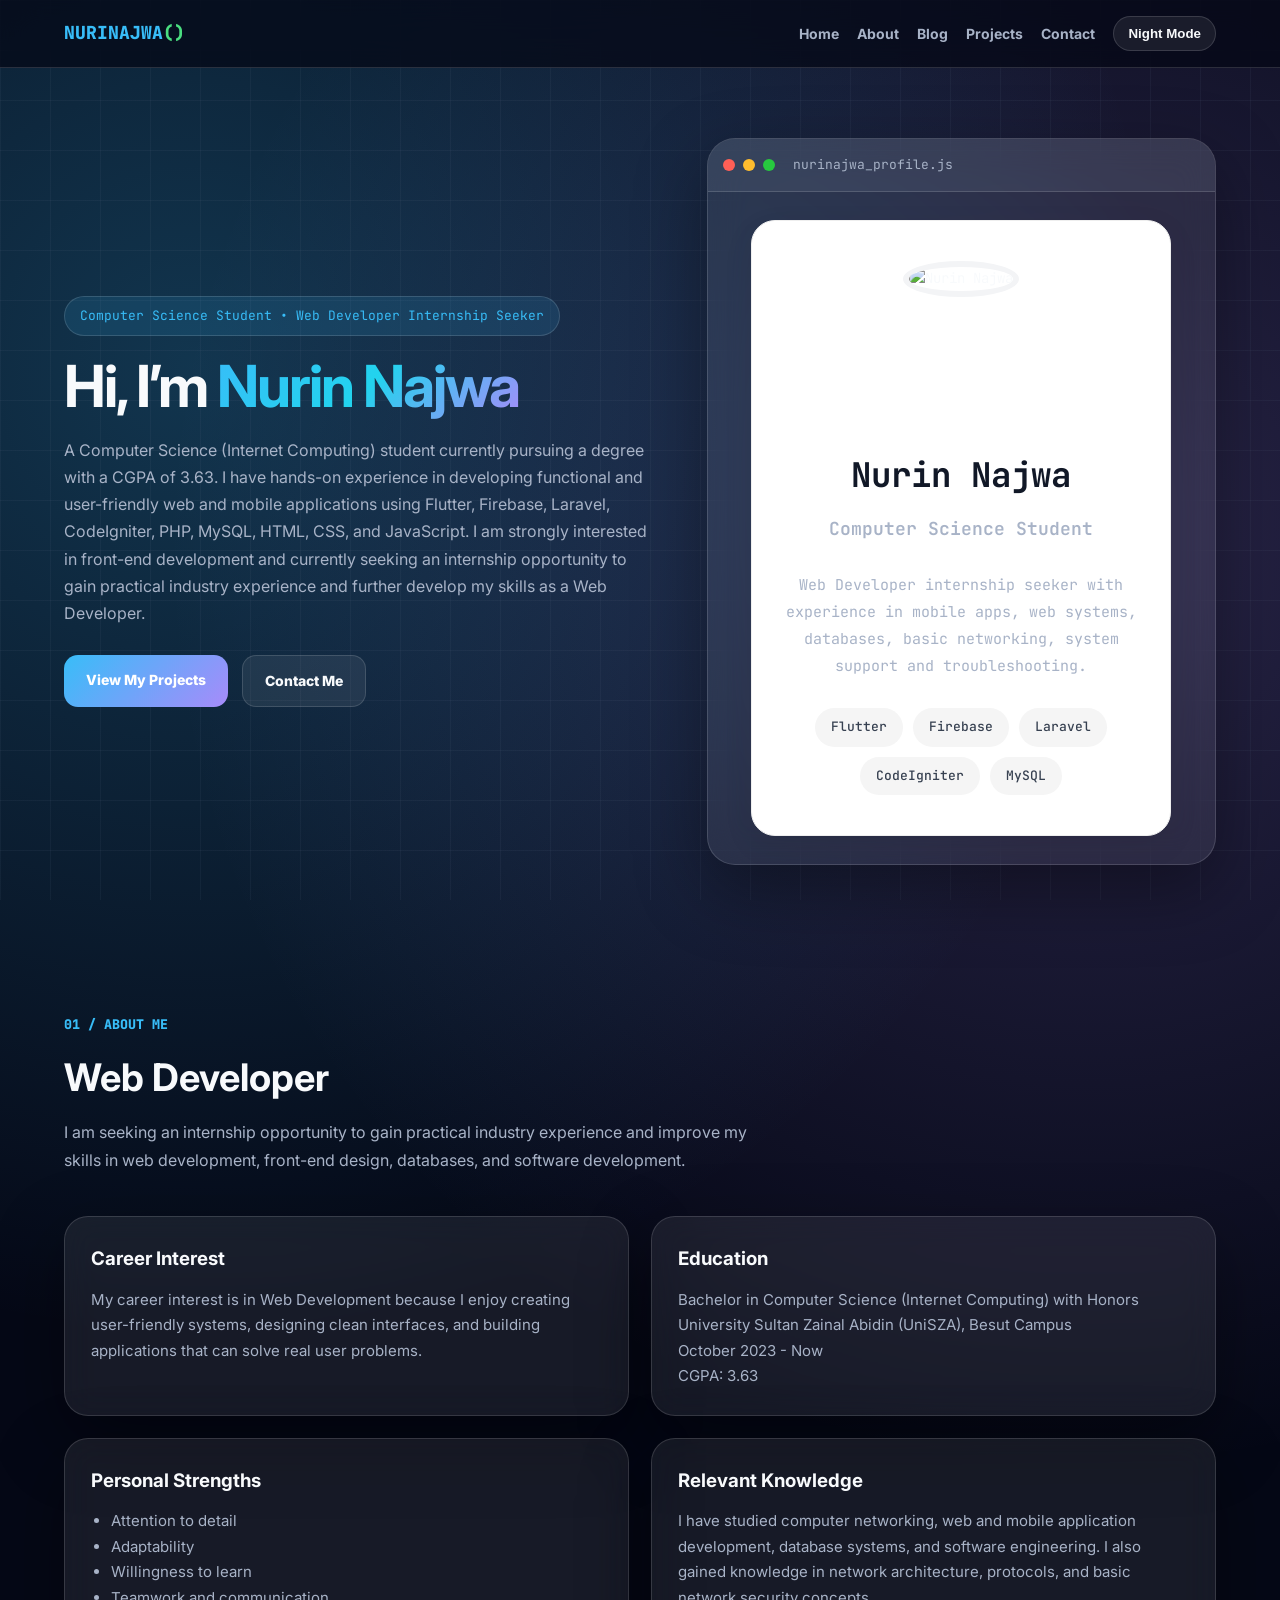
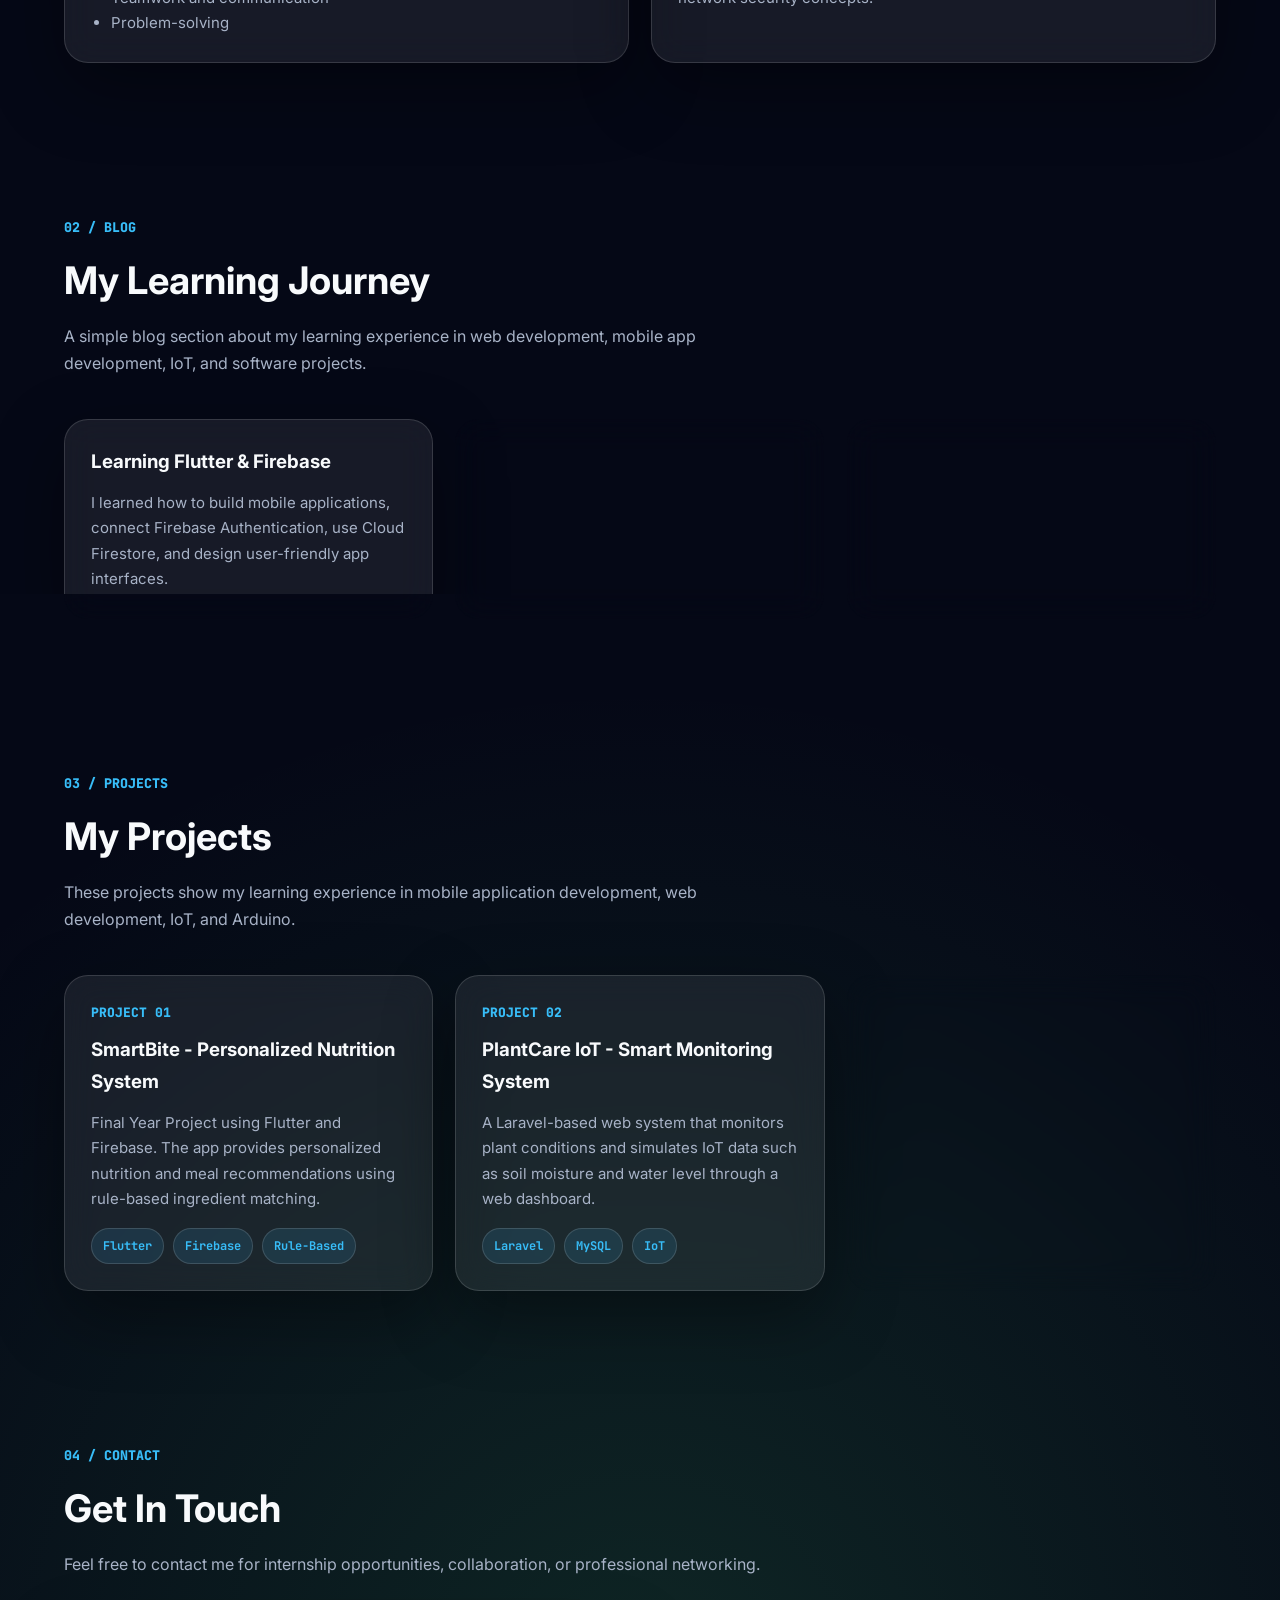
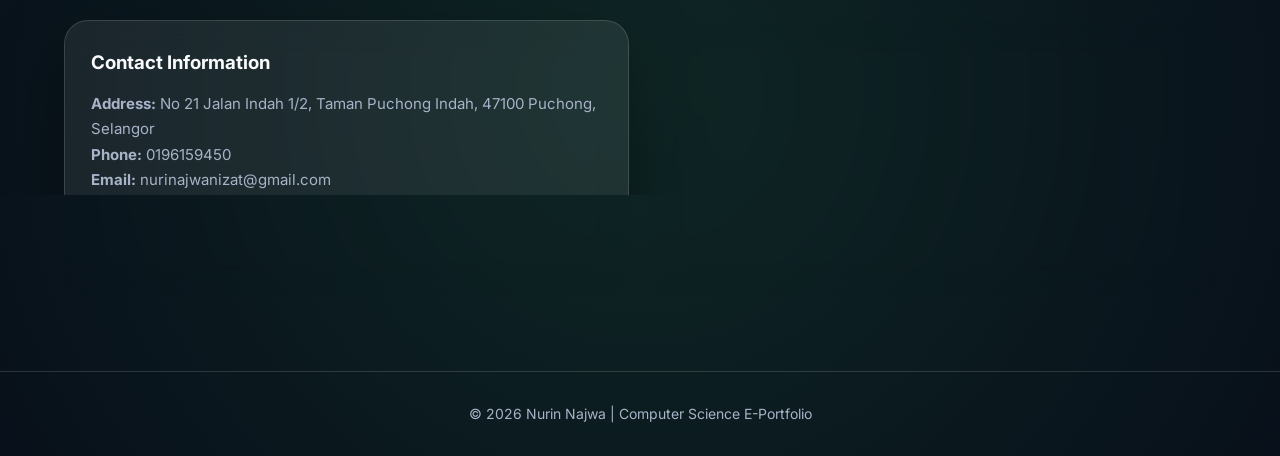
==== commit 874b1332: "Update index.html" ====
--- a/index.html
+++ b/index.html
@@ -1,13 +1,13 @@
 <!DOCTYPE html>
 <html lang="en" data-theme="dark">
 <head>
-<meta charset="UTF-8">
-<meta name="viewport" content="width=device-width, initial-scale=1.0">
-<title>Nurin Najwa | E-Portfolio</title>
-
-<link href="https://fonts.googleapis.com/css2?family=Inter:wght@300;400;500;600;700;800;900&family=JetBrains+Mono:wght@400;500;600;700&display=swap" rel="stylesheet">
-
-<link rel="stylesheet" href="style.css">
+  <meta charset="UTF-8">
+  <meta name="viewport" content="width=device-width, initial-scale=1.0">
+  <title>Nurin Najwa | Computer Science E-Portfolio</title>
+
+  <link href="https://fonts.googleapis.com/css2?family=Inter:wght@300;400;500;600;700;800;900&family=JetBrains+Mono:wght@400;500;600;700&display=swap" rel="stylesheet">
+
+  <link rel="stylesheet" href="style.css">
 </head>
 
 <body>
@@ -21,9 +21,10 @@
     <h1>Hi, I’m <span>Nurin Najwa</span></h1>
 
     <p>
-      A Computer Science (Internet Computing) student currently pursuing a degree with a CGPA of 3.63.
-      I have hands-on experience in developing functional and user-friendly web and mobile applications using Flutter,
-      Firebase, Laravel, CodeIgniter, PHP, MySQL, HTML, CSS, and JavaScript.
+      A Computer Science (Internet Computing) student currently pursuing a degree with a CGPA of 3.63. 
+      I have hands-on experience in developing functional and user-friendly web and mobile applications using Flutter, 
+      Firebase, Laravel, CodeIgniter, PHP, MySQL, HTML, CSS, and JavaScript. I am strongly interested in front-end development 
+      and currently seeking an internship opportunity to gain practical industry experience and further develop my skills as a Web Developer.
     </p>
 
     <div class="btn-group">
@@ -52,8 +53,9 @@
           <p class="profile-role">Computer Science Student</p>
 
           <p class="profile-desc">
-            Web Developer internship seeker with experience in mobile apps,
-            web systems, databases, basic networking, system support and troubleshooting.
+            Web Developer internship seeker with experience in
+            mobile apps, web systems, databases, basic networking,
+            system support and troubleshooting.
           </p>
 
           <div class="profile-tags">
@@ -73,19 +75,17 @@
   <div class="container">
     <div class="section-title">
       <small>01 / ABOUT ME</small>
-      <h2>About Me</h2>
-      <p>
-        I am interested in front-end development, web systems, mobile applications,
-        and creating clean user-friendly interfaces.
+      <h2>Web Developer</h2>
+      <p>
+        I am seeking an internship opportunity to gain practical industry experience and improve my skills in web development, front-end design, databases, and software development.
       </p>
     </div>
 
     <div class="grid-2">
       <div class="card">
-        <h3>Career Objective</h3>
-        <p>
-          I am currently seeking an internship opportunity to gain practical industry experience
-          and further develop my skills as a Web Developer.
+        <h3>Career Interest</h3>
+        <p>
+          My career interest is in Web Development because I enjoy creating user-friendly systems, designing clean interfaces, and building applications that can solve real user problems.
         </p>
       </div>
 
@@ -94,18 +94,9 @@
         <p>
           Bachelor in Computer Science (Internet Computing) with Honors<br>
           University Sultan Zainal Abidin (UniSZA), Besut Campus<br>
+          October 2023 - Now<br>
           CGPA: 3.63
         </p>
-      </div>
-
-      <div class="card">
-        <h3>Technical Skills</h3>
-        <ul>
-          <li>PHP, JavaScript, HTML, CSS</li>
-          <li>Laravel 9, Flutter, CodeIgniter 4</li>
-          <li>MySQL and Firebase</li>
-          <li>Basic networking and troubleshooting</li>
-        </ul>
       </div>
 
       <div class="card">
@@ -113,9 +104,17 @@
         <ul>
           <li>Attention to detail</li>
           <li>Adaptability</li>
+          <li>Willingness to learn</li>
           <li>Teamwork and communication</li>
-          <li>Willingness to learn</li>
+          <li>Problem-solving</li>
         </ul>
+      </div>
+
+      <div class="card">
+        <h3>Relevant Knowledge</h3>
+        <p>
+          I have studied computer networking, web and mobile application development, database systems, and software engineering. I also gained knowledge in network architecture, protocols, and basic network security concepts.
+        </p>
       </div>
     </div>
   </div>
@@ -127,8 +126,7 @@
       <small>02 / BLOG</small>
       <h2>My Learning Journey</h2>
       <p>
-        A simple blog section to share my learning experience, project development,
-        and growth as a Computer Science student.
+        A simple blog section about my learning experience in web development, mobile app development, IoT, and software projects.
       </p>
     </div>
 
@@ -136,24 +134,21 @@
       <div class="card">
         <h3>Learning Flutter & Firebase</h3>
         <p>
-          I learned how to build mobile applications, connect Firebase Authentication,
-          use Cloud Firestore, and design user-friendly mobile interfaces.
+          I learned how to build mobile applications, connect Firebase Authentication, use Cloud Firestore, and design user-friendly app interfaces.
         </p>
       </div>
 
       <div class="card">
         <h3>Building Web Systems</h3>
         <p>
-          I developed web-based systems using Laravel, CodeIgniter, PHP, and MySQL,
-          including dashboards, login systems, CRUD functions, and order management.
+          I developed web systems using Laravel, CodeIgniter, PHP, and MySQL, including login, CRUD, dashboard, and order management functions.
         </p>
       </div>
 
       <div class="card">
         <h3>Exploring IoT & Arduino</h3>
         <p>
-          I gained basic experience with Arduino and IoT projects such as an automatic
-          night light sensor and plant monitoring system.
+          I gained basic experience with Arduino and IoT projects such as an automatic night light sensor and smart plant monitoring system.
         </p>
       </div>
     </div>
@@ -166,8 +161,7 @@
       <small>03 / PROJECTS</small>
       <h2>My Projects</h2>
       <p>
-        These projects show my experience in mobile application development,
-        web development, IoT, and Arduino.
+        These projects show my learning experience in mobile application development, web development, IoT, and Arduino.
       </p>
     </div>
 
@@ -176,8 +170,7 @@
         <div class="project-no">PROJECT 01</div>
         <h3>SmartBite - Personalized Nutrition System</h3>
         <p>
-          Final Year Project using Flutter and Firebase. The app provides personalized
-          nutrition and meal recommendations using rule-based ingredient matching.
+          Final Year Project using Flutter and Firebase. The app provides personalized nutrition and meal recommendations using rule-based ingredient matching.
         </p>
         <div class="tags">
           <span class="tag">Flutter</span>
@@ -190,8 +183,7 @@
         <div class="project-no">PROJECT 02</div>
         <h3>PlantCare IoT - Smart Monitoring System</h3>
         <p>
-          A Laravel-based web system that monitors plant conditions and simulates IoT data
-          such as soil moisture and water level through a web dashboard.
+          A Laravel-based web system that monitors plant conditions and simulates IoT data such as soil moisture and water level through a web dashboard.
         </p>
         <div class="tags">
           <span class="tag">Laravel</span>
@@ -204,8 +196,7 @@
         <div class="project-no">PROJECT 03</div>
         <h3>Automatic Night Light Sensor</h3>
         <p>
-          An Arduino project that automatically turns on the light when the environment is dark
-          and turns it off when the surrounding becomes bright.
+          An Arduino project that automatically turns on the light when the environment is dark and turns it off when the surrounding becomes bright.
         </p>
         <div class="tags">
           <span class="tag">Arduino</span>
@@ -223,16 +214,16 @@
       <small>04 / CONTACT</small>
       <h2>Get In Touch</h2>
       <p>
-        Feel free to contact me for internship opportunities, collaboration,
-        or professional networking.
+        Feel free to contact me for internship opportunities, collaboration, or professional networking.
       </p>
     </div>
 
     <div class="grid-2">
       <div class="card">
         <h3>Contact Information</h3>
+        <p><strong>Address:</strong> No 21 Jalan Indah 1/2, Taman Puchong Indah, 47100 Puchong, Selangor</p>
+        <p><strong>Phone:</strong> 0196159450</p>
         <p><strong>Email:</strong> nurinajwanizat@gmail.com</p>
-        <p><strong>Phone:</strong> 019-6159450</p>
         <p><strong>LinkedIn:</strong> linkedin.com/in/nurin-najwa-40185b299</p>
       </div>
 
@@ -243,6 +234,8 @@
           Internship Coordinator<br>
           Faculty of Informatics and Computing<br>
           Universiti Sultan Zainal Abidin<br>
+          Besut Campus<br>
+          Phone: 09-6993020<br>
           Email: rajahasyifah@unisza.edu.my
         </p>
       </div>
--- a/style.css
+++ b/style.css
@@ -0,0 +1,445 @@
+*{
+  margin:0;
+  padding:0;
+  box-sizing:border-box;
+}
+
+:root{
+  --bg:#eef6ff;
+  --bg2:#ffffff;
+  --card:rgba(255,255,255,0.78);
+  --border:rgba(37,99,235,0.16);
+  --text:#0f172a;
+  --muted:#64748b;
+  --primary:#2563eb;
+  --secondary:#06b6d4;
+  --accent:#7c3aed;
+  --green:#16a34a;
+  --shadow:0 20px 50px rgba(37,99,235,0.12);
+}
+
+html[data-theme="dark"]{
+  --bg:#050816;
+  --bg2:#0b1020;
+  --card:rgba(255,255,255,0.075);
+  --border:rgba(255,255,255,0.14);
+  --text:#f8fafc;
+  --muted:#a8b3c7;
+  --primary:#38bdf8;
+  --secondary:#22d3ee;
+  --accent:#a78bfa;
+  --green:#4ade80;
+  --shadow:0 25px 70px rgba(0,0,0,0.38);
+}
+
+html{
+  scroll-behavior:smooth;
+}
+
+body{
+  font-family:'Inter',sans-serif;
+  background:
+    radial-gradient(circle at 15% 10%, rgba(56,189,248,.25), transparent 28%),
+    radial-gradient(circle at 85% 15%, rgba(167,139,250,.22), transparent 28%),
+    radial-gradient(circle at 50% 90%, rgba(74,222,128,.14), transparent 30%),
+    var(--bg);
+  color:var(--text);
+  line-height:1.7;
+  transition:.3s;
+}
+
+body::before{
+  content:"";
+  position:fixed;
+  inset:0;
+  background-image:
+    linear-gradient(rgba(100,116,139,.10) 1px, transparent 1px),
+    linear-gradient(90deg, rgba(100,116,139,.10) 1px, transparent 1px);
+  background-size:50px 50px;
+  z-index:-1;
+}
+
+.container{
+  width:90%;
+  max-width:1180px;
+  margin:auto;
+}
+
+/* NAVBAR */
+nav{
+  position:sticky;
+  top:0;
+  z-index:99;
+  background:rgba(255,255,255,.55);
+  backdrop-filter:blur(18px);
+  border-bottom:1px solid var(--border);
+}
+
+html[data-theme="dark"] nav{
+  background:rgba(5,8,22,.72);
+}
+
+.navbar{
+  display:flex;
+  justify-content:space-between;
+  align-items:center;
+  padding:16px 0;
+}
+
+.logo{
+  font-family:'JetBrains Mono',monospace;
+  font-size:18px;
+  font-weight:800;
+  color:var(--primary);
+}
+
+.logo span{
+  color:var(--green);
+}
+
+.nav-links{
+  display:flex;
+  align-items:center;
+  gap:18px;
+}
+
+.nav-links a{
+  text-decoration:none;
+  color:var(--muted);
+  font-size:14px;
+  font-weight:700;
+}
+
+.nav-links a:hover{
+  color:var(--primary);
+}
+
+.theme-btn{
+  border:1px solid var(--border);
+  background:var(--card);
+  color:var(--text);
+  padding:9px 14px;
+  border-radius:999px;
+  cursor:pointer;
+  font-weight:800;
+}
+
+/* HERO */
+.hero{
+  min-height:92vh;
+  display:grid;
+  grid-template-columns:1.08fr .92fr;
+  gap:45px;
+  align-items:center;
+  padding:70px 0;
+}
+
+.badge{
+  display:inline-block;
+  font-family:'JetBrains Mono',monospace;
+  font-size:13px;
+  color:var(--primary);
+  background:rgba(56,189,248,.12);
+  border:1px solid var(--border);
+  padding:8px 15px;
+  border-radius:999px;
+  margin-bottom:20px;
+}
+
+h1{
+  font-size:58px;
+  line-height:1.05;
+  letter-spacing:-2px;
+  margin-bottom:20px;
+}
+
+h1 span{
+  background:linear-gradient(135deg,var(--primary),var(--secondary),var(--accent));
+  -webkit-background-clip:text;
+  -webkit-text-fill-color:transparent;
+}
+
+.hero p{
+  color:var(--muted);
+  max-width:650px;
+  margin-bottom:28px;
+}
+
+/* BUTTON */
+.btn-group{
+  display:flex;
+  gap:14px;
+  flex-wrap:wrap;
+}
+
+.btn{
+  text-decoration:none;
+  padding:13px 22px;
+  border-radius:14px;
+  font-weight:800;
+  font-size:14px;
+  transition:.3s;
+}
+
+.btn-primary{
+  color:white;
+  background:linear-gradient(135deg,var(--primary),var(--accent));
+}
+
+.btn-secondary{
+  color:var(--text);
+  background:var(--card);
+  border:1px solid var(--border);
+}
+
+.btn:hover{
+  transform:translateY(-4px);
+}
+
+/* PROFILE CARD */
+.profile-card{
+  width:100%;
+  max-width:420px;
+  background:#ffffff;
+  border-radius:24px;
+  padding:40px 30px;
+  margin:auto;
+  text-align:center;
+  box-shadow:0 10px 30px rgba(0,0,0,0.08);
+  border:1px solid #eeeeee;
+}
+
+.profile-img{
+  width:160px;
+  height:160px;
+  margin:auto;
+  margin-bottom:25px;
+}
+
+.profile-img img{
+  width:100%;
+  height:100%;
+  object-fit:cover;
+  border-radius:50%;
+  border:6px solid #f3f4f6;
+}
+
+.profile-info h2{
+  font-size:34px;
+  font-weight:700;
+  color:#111827;
+  margin-bottom:10px;
+}
+
+.profile-role{
+  font-size:18px;
+  font-weight:600;
+  color:#6366f1;
+  margin-bottom:18px;
+}
+
+.profile-desc{
+  font-size:15px;
+  line-height:1.8;
+  color:#6b7280;
+  margin-bottom:25px;
+}
+
+.profile-tags{
+  display:flex;
+  justify-content:center;
+  flex-wrap:wrap;
+  gap:10px;
+}
+
+.profile-tags span{
+  background:#f5f5f5;
+  padding:8px 16px;
+  border-radius:999px;
+  font-size:13px;
+  font-weight:500;
+  color:#374151;
+}
+
+/* TERMINAL */
+.terminal{
+  background:var(--card);
+  border:1px solid var(--border);
+  border-radius:28px;
+  backdrop-filter:blur(18px);
+  box-shadow:var(--shadow);
+  overflow:hidden;
+}
+
+.terminal-top{
+  display:flex;
+  align-items:center;
+  gap:8px;
+  padding:15px;
+  border-bottom:1px solid var(--border);
+  background:rgba(148,163,184,.12);
+}
+
+.dot{
+  width:12px;
+  height:12px;
+  border-radius:50%;
+}
+
+.red{background:#ff5f56;}
+.yellow{background:#ffbd2e;}
+.green{background:#27c93f;}
+
+.file-name{
+  font-family:'JetBrains Mono',monospace;
+  color:var(--muted);
+  margin-left:10px;
+  font-size:13px;
+}
+
+.terminal-body{
+  padding:28px;
+  font-family:'JetBrains Mono',monospace;
+  font-size:14px;
+}
+
+/* SECTION */
+section{
+  padding:75px 0;
+}
+
+.section-title{
+  margin-bottom:42px;
+}
+
+.section-title small{
+  font-family:'JetBrains Mono',monospace;
+  color:var(--primary);
+  font-weight:800;
+}
+
+.section-title h2{
+  font-size:38px;
+  margin-top:8px;
+  margin-bottom:10px;
+}
+
+.section-title p{
+  color:var(--muted);
+  max-width:720px;
+}
+
+/* GRID */
+.grid{
+  display:grid;
+  grid-template-columns:repeat(3,1fr);
+  gap:22px;
+}
+
+.grid-2{
+  display:grid;
+  grid-template-columns:repeat(2,1fr);
+  gap:22px;
+}
+
+/* CARD */
+.card{
+  background:var(--card);
+  border:1px solid var(--border);
+  border-radius:24px;
+  padding:26px;
+  backdrop-filter:blur(16px);
+  box-shadow:var(--shadow);
+  transition:.3s;
+}
+
+.card:hover{
+  transform:translateY(-6px);
+  border-color:var(--primary);
+}
+
+.card h3{
+  margin-bottom:12px;
+}
+
+.card p,
+.card li{
+  color:var(--muted);
+  font-size:15px;
+}
+
+ul{
+  padding-left:20px;
+}
+
+/* TAGS */
+.tags{
+  display:flex;
+  flex-wrap:wrap;
+  gap:9px;
+  margin-top:16px;
+}
+
+.tag{
+  font-family:'JetBrains Mono',monospace;
+  font-size:12px;
+  background:rgba(56,189,248,.12);
+  border:1px solid var(--border);
+  color:var(--primary);
+  padding:7px 11px;
+  border-radius:999px;
+  font-weight:700;
+}
+
+/* PROJECT */
+.project{
+  min-height:300px;
+}
+
+.project-no{
+  font-family:'JetBrains Mono',monospace;
+  color:var(--primary);
+  font-size:13px;
+  margin-bottom:10px;
+  font-weight:800;
+}
+
+/* FOOTER */
+footer{
+  text-align:center;
+  padding:30px 0;
+  border-top:1px solid var(--border);
+  color:var(--muted);
+  font-size:14px;
+}
+
+/* RESPONSIVE */
+@media(max-width:900px){
+  .hero,
+  .grid,
+  .grid-2{
+    grid-template-columns:1fr;
+  }
+
+  h1{
+    font-size:42px;
+  }
+
+  .nav-links a{
+    display:none;
+  }
+}
+
+@media(max-width:768px){
+  .profile-card{
+    padding:30px 20px;
+  }
+
+  .profile-info h2{
+    font-size:28px;
+  }
+
+  .profile-role{
+    font-size:16px;
+  }
+}
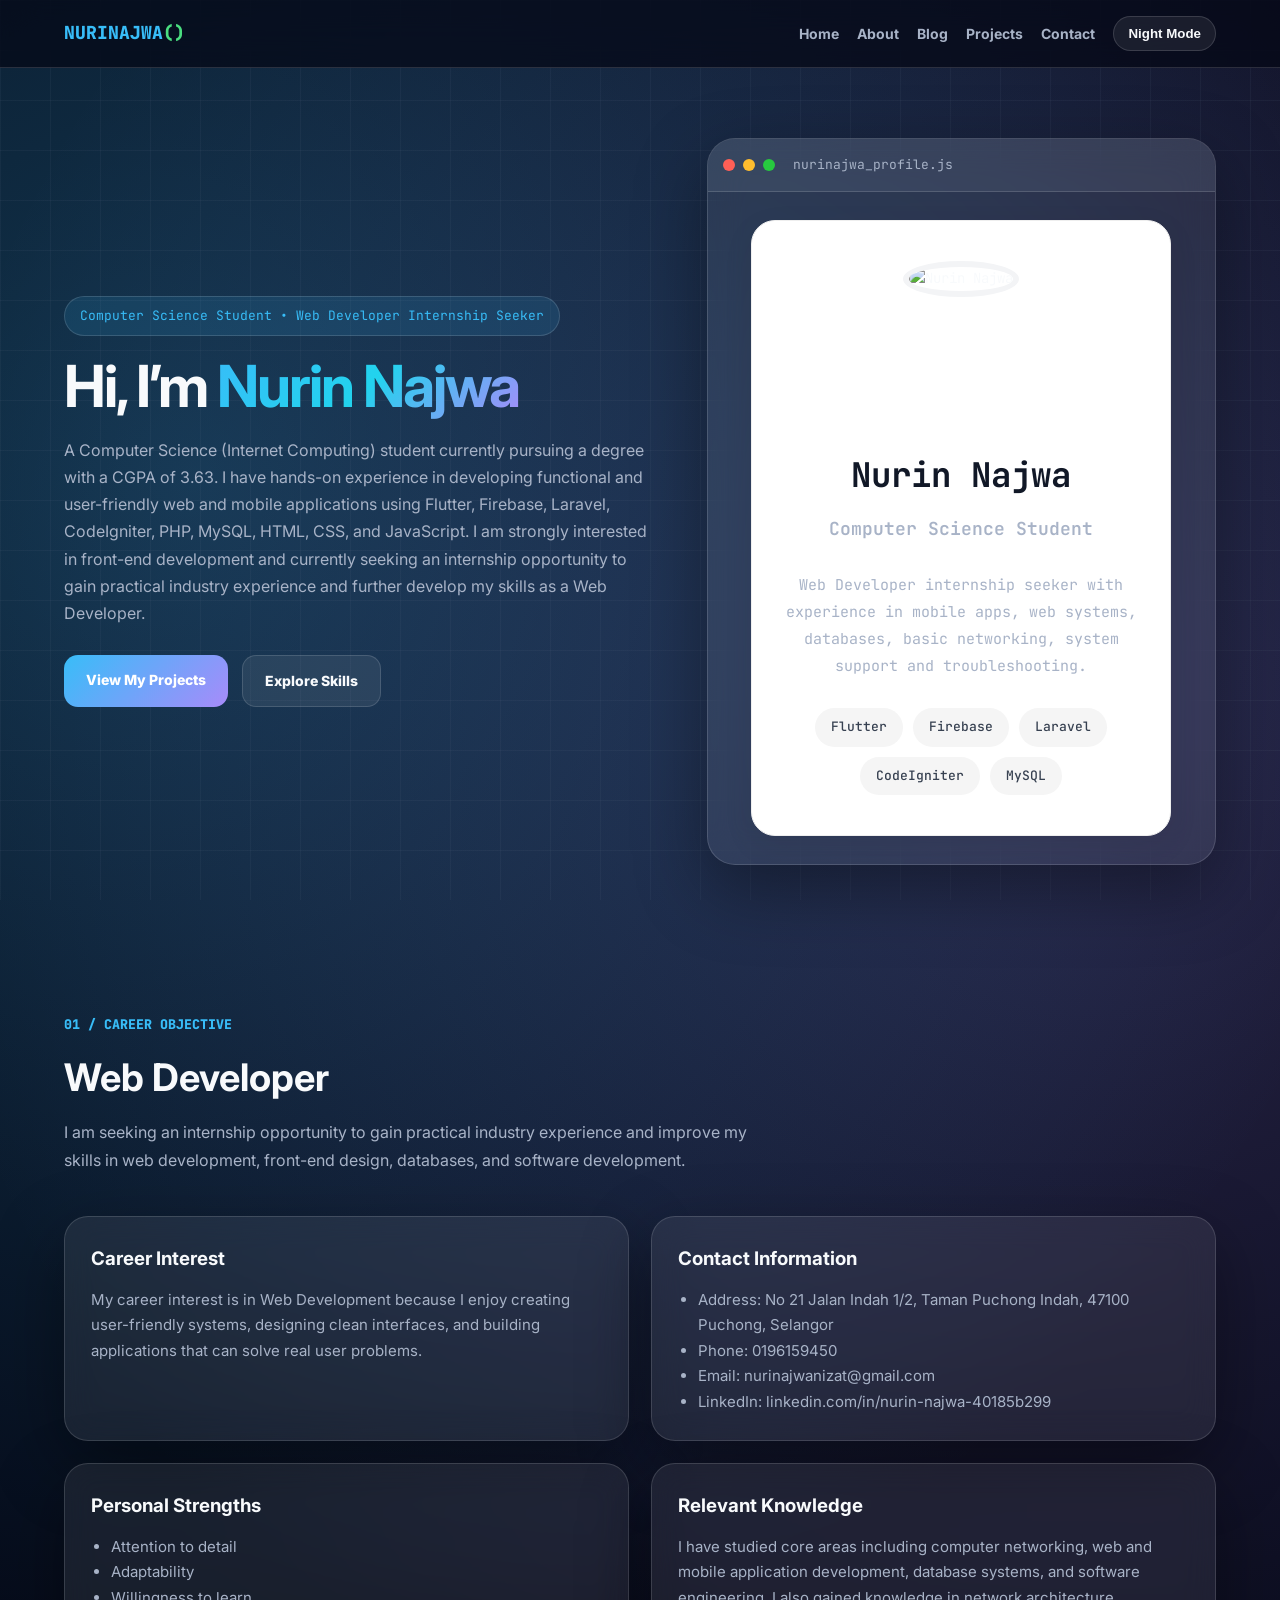
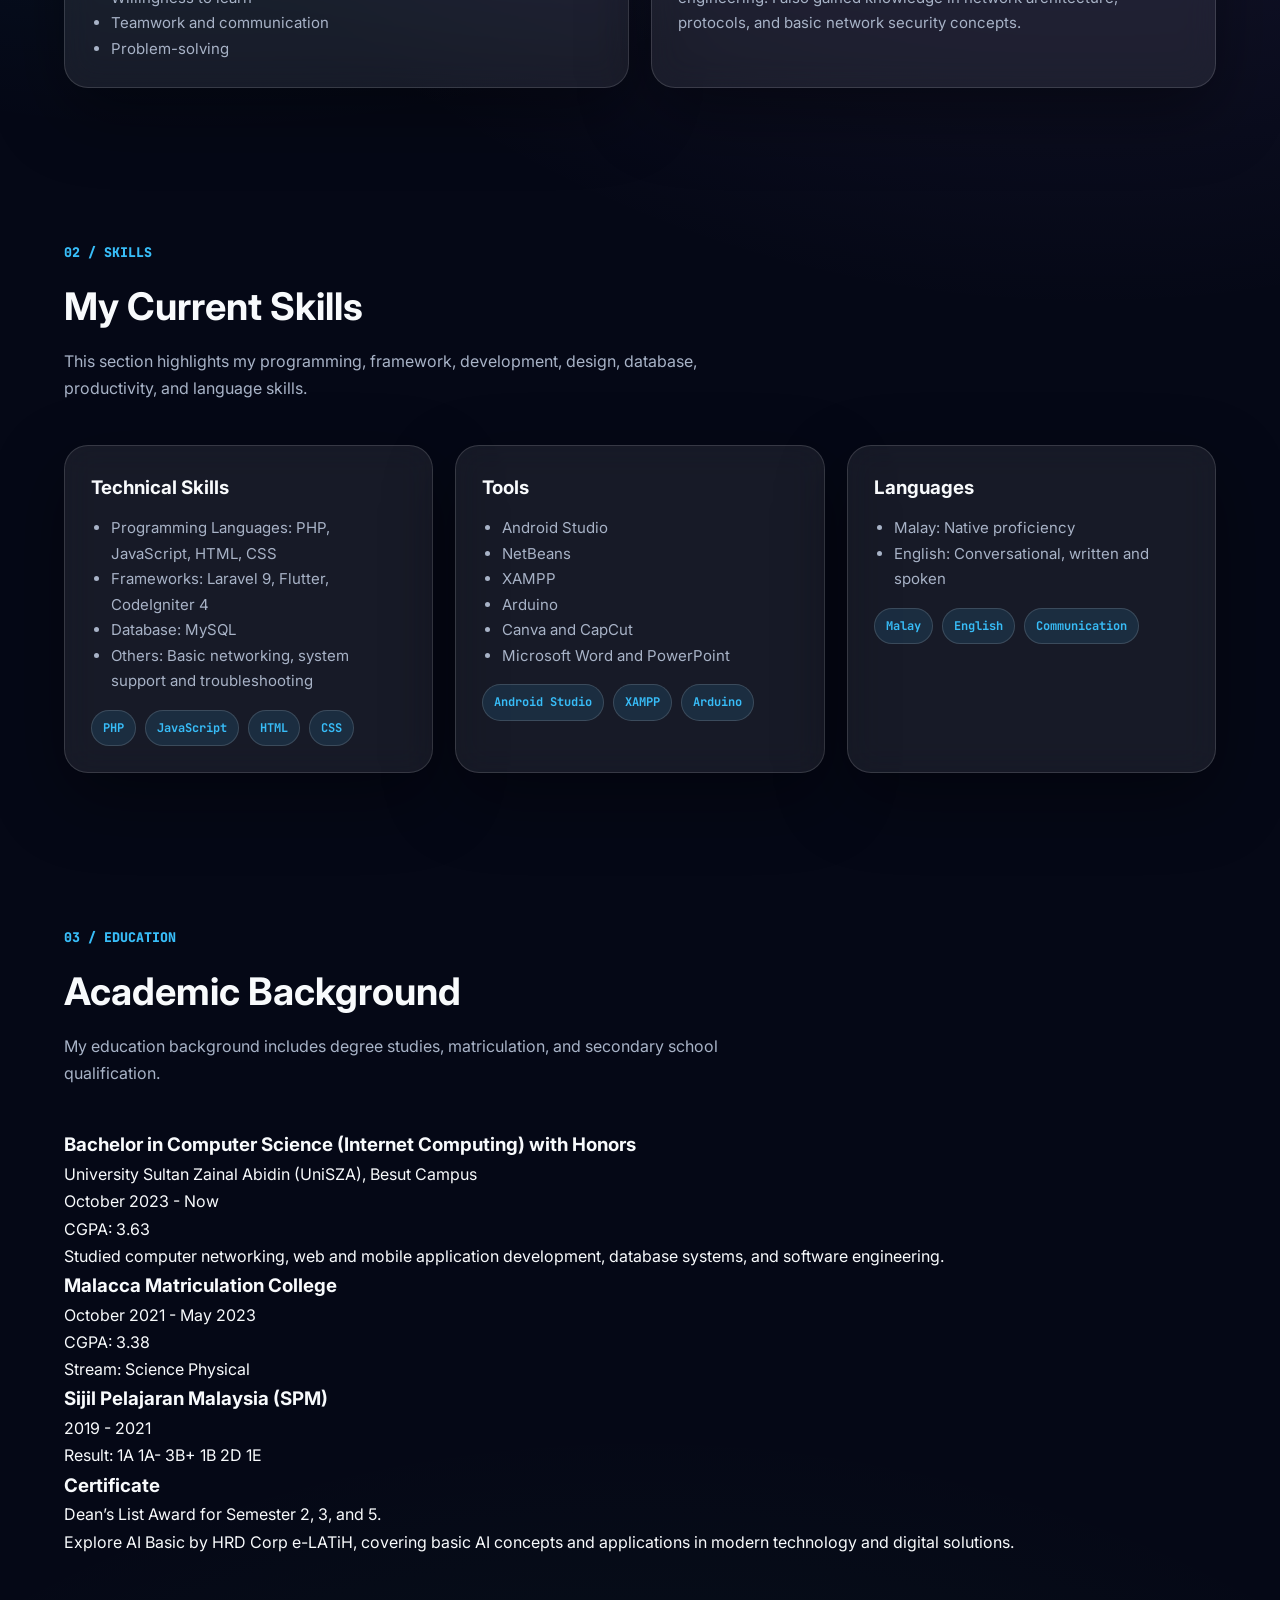
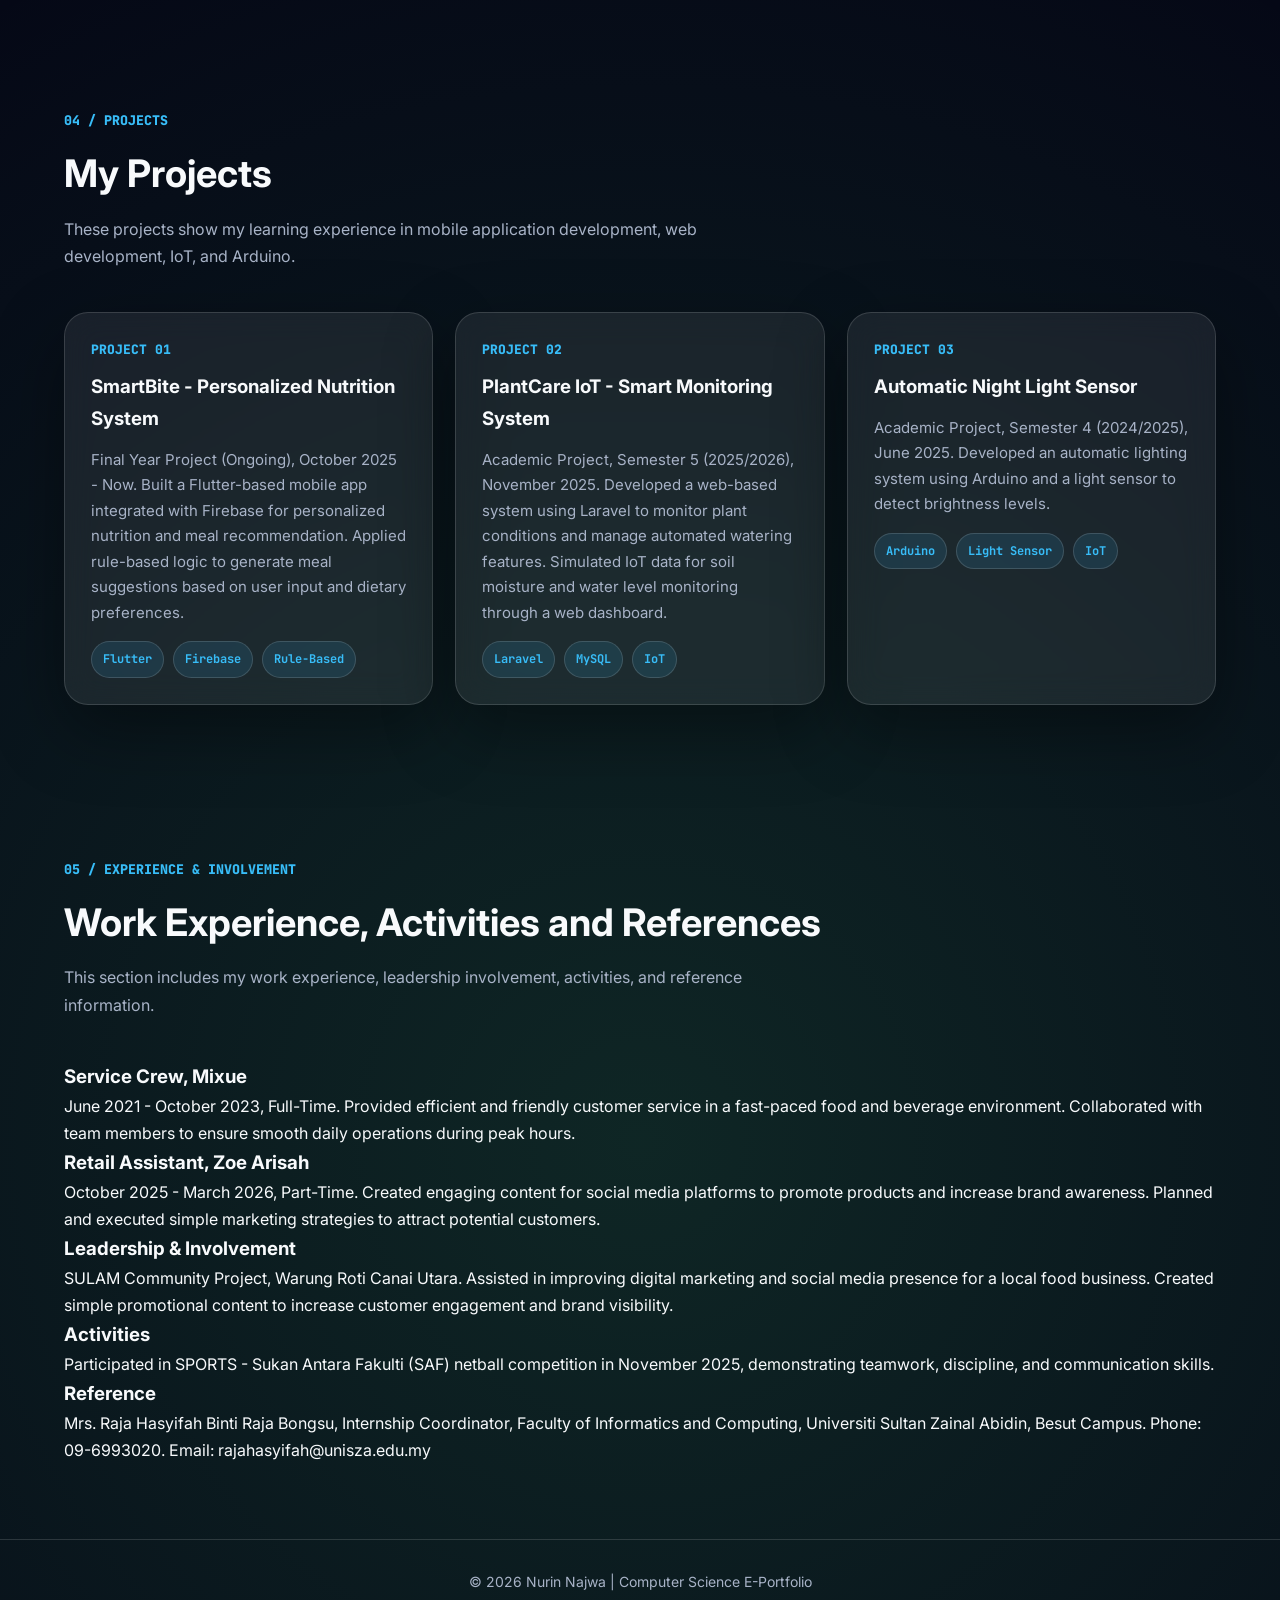
==== commit b02b6c65: "Update index.html" ====
--- a/index.html
+++ b/index.html
@@ -1,20 +1,20 @@
 <!DOCTYPE html>
 <html lang="en" data-theme="dark">
 <head>
-  <meta charset="UTF-8">
-  <meta name="viewport" content="width=device-width, initial-scale=1.0">
-  <title>Nurin Najwa | Computer Science E-Portfolio</title>
-
-  <link href="https://fonts.googleapis.com/css2?family=Inter:wght@300;400;500;600;700;800;900&family=JetBrains+Mono:wght@400;500;600;700&display=swap" rel="stylesheet">
-
-  <link rel="stylesheet" href="style.css">
+<meta charset="UTF-8">
+<meta name="viewport" content="width=device-width, initial-scale=1.0">
+<title>Nurin Najwa | Computer Science E-Portfolio</title>
+
+<link href="https://fonts.googleapis.com/css2?family=Inter:wght@300;400;500;600;700;800;900&family=JetBrains+Mono:wght@400;500;600;700&display=swap" rel="stylesheet">
+
+<link rel="stylesheet" href="style.css">
 </head>
 
 <body>
 
 <div id="navbar"></div>
 
-<header id="home" class="container hero">
+<header class="container hero">
   <div>
     <div class="badge">Computer Science Student • Web Developer Internship Seeker</div>
 
@@ -29,7 +29,7 @@
 
     <div class="btn-group">
       <a href="#projects" class="btn btn-primary">View My Projects</a>
-      <a href="#contact" class="btn btn-secondary">Contact Me</a>
+      <a href="#skills" class="btn btn-secondary">Explore Skills</a>
     </div>
   </div>
 
@@ -44,13 +44,15 @@
     <div class="terminal-body profile-body">
       <div class="profile-card">
         <div class="profile-img">
-          <img src="img2.jpg" alt="Nurin Najwa">
+          <img src="IMG_3241.JPG" alt="Nurin Najwa">
         </div>
 
         <div class="profile-info">
           <h2>Nurin Najwa</h2>
 
-          <p class="profile-role">Computer Science Student</p>
+          <p class="profile-role">
+            Computer Science Student
+          </p>
 
           <p class="profile-desc">
             Web Developer internship seeker with experience in
@@ -71,10 +73,10 @@
   </div>
 </header>
 
-<section id="about">
-  <div class="container">
-    <div class="section-title">
-      <small>01 / ABOUT ME</small>
+<section id="career">
+  <div class="container">
+    <div class="section-title">
+      <small>01 / CAREER OBJECTIVE</small>
       <h2>Web Developer</h2>
       <p>
         I am seeking an internship opportunity to gain practical industry experience and improve my skills in web development, front-end design, databases, and software development.
@@ -90,13 +92,13 @@
       </div>
 
       <div class="card">
-        <h3>Education</h3>
-        <p>
-          Bachelor in Computer Science (Internet Computing) with Honors<br>
-          University Sultan Zainal Abidin (UniSZA), Besut Campus<br>
-          October 2023 - Now<br>
-          CGPA: 3.63
-        </p>
+        <h3>Contact Information</h3>
+        <ul>
+          <li>Address: No 21 Jalan Indah 1/2, Taman Puchong Indah, 47100 Puchong, Selangor</li>
+          <li>Phone: 0196159450</li>
+          <li>Email: nurinajwanizat@gmail.com</li>
+          <li>LinkedIn: linkedin.com/in/nurin-najwa-40185b299</li>
+        </ul>
       </div>
 
       <div class="card">
@@ -113,42 +115,119 @@
       <div class="card">
         <h3>Relevant Knowledge</h3>
         <p>
-          I have studied computer networking, web and mobile application development, database systems, and software engineering. I also gained knowledge in network architecture, protocols, and basic network security concepts.
-        </p>
-      </div>
-    </div>
-  </div>
-</section>
-
-<section id="blog">
-  <div class="container">
-    <div class="section-title">
-      <small>02 / BLOG</small>
-      <h2>My Learning Journey</h2>
-      <p>
-        A simple blog section about my learning experience in web development, mobile app development, IoT, and software projects.
+          I have studied core areas including computer networking, web and mobile application development, database systems, and software engineering. I also gained knowledge in network architecture, protocols, and basic network security concepts.
+        </p>
+      </div>
+    </div>
+  </div>
+</section>
+
+<section id="skills">
+  <div class="container">
+    <div class="section-title">
+      <small>02 / SKILLS</small>
+      <h2>My Current Skills</h2>
+      <p>
+        This section highlights my programming, framework, development, design, database, productivity, and language skills.
       </p>
     </div>
 
     <div class="grid">
       <div class="card">
-        <h3>Learning Flutter & Firebase</h3>
-        <p>
-          I learned how to build mobile applications, connect Firebase Authentication, use Cloud Firestore, and design user-friendly app interfaces.
-        </p>
-      </div>
-
-      <div class="card">
-        <h3>Building Web Systems</h3>
-        <p>
-          I developed web systems using Laravel, CodeIgniter, PHP, and MySQL, including login, CRUD, dashboard, and order management functions.
-        </p>
-      </div>
-
-      <div class="card">
-        <h3>Exploring IoT & Arduino</h3>
-        <p>
-          I gained basic experience with Arduino and IoT projects such as an automatic night light sensor and smart plant monitoring system.
+        <h3>Technical Skills</h3>
+        <ul>
+          <li>Programming Languages: PHP, JavaScript, HTML, CSS</li>
+          <li>Frameworks: Laravel 9, Flutter, CodeIgniter 4</li>
+          <li>Database: MySQL</li>
+          <li>Others: Basic networking, system support and troubleshooting</li>
+        </ul>
+
+        <div class="tags">
+          <span class="tag">PHP</span>
+          <span class="tag">JavaScript</span>
+          <span class="tag">HTML</span>
+          <span class="tag">CSS</span>
+        </div>
+      </div>
+
+      <div class="card">
+        <h3>Tools</h3>
+        <ul>
+          <li>Android Studio</li>
+          <li>NetBeans</li>
+          <li>XAMPP</li>
+          <li>Arduino</li>
+          <li>Canva and CapCut</li>
+          <li>Microsoft Word and PowerPoint</li>
+        </ul>
+
+        <div class="tags">
+          <span class="tag">Android Studio</span>
+          <span class="tag">XAMPP</span>
+          <span class="tag">Arduino</span>
+        </div>
+      </div>
+
+      <div class="card">
+        <h3>Languages</h3>
+        <ul>
+          <li>Malay: Native proficiency</li>
+          <li>English: Conversational, written and spoken</li>
+        </ul>
+
+        <div class="tags">
+          <span class="tag">Malay</span>
+          <span class="tag">English</span>
+          <span class="tag">Communication</span>
+        </div>
+      </div>
+    </div>
+  </div>
+</section>
+
+<section id="plan">
+  <div class="container">
+    <div class="section-title">
+      <small>03 / EDUCATION</small>
+      <h2>Academic Background</h2>
+      <p>
+        My education background includes degree studies, matriculation, and secondary school qualification.
+      </p>
+    </div>
+
+    <div class="timeline">
+      <div class="timeline-item">
+        <h3>Bachelor in Computer Science (Internet Computing) with Honors</h3>
+        <p>
+          University Sultan Zainal Abidin (UniSZA), Besut Campus<br>
+          October 2023 - Now<br>
+          CGPA: 3.63<br>
+          Studied computer networking, web and mobile application development, database systems, and software engineering.
+        </p>
+      </div>
+
+      <div class="timeline-item">
+        <h3>Malacca Matriculation College</h3>
+        <p>
+          October 2021 - May 2023<br>
+          CGPA: 3.38<br>
+          Stream: Science Physical
+        </p>
+      </div>
+
+      <div class="timeline-item">
+        <h3>Sijil Pelajaran Malaysia (SPM)</h3>
+        <p>
+          2019 - 2021<br>
+          Result: 1A 1A- 3B+ 1B 2D 1E
+        </p>
+      </div>
+
+      <div class="timeline-item">
+        <h3>Certificate</h3>
+        <p>
+          Dean’s List Award for Semester 2, 3, and 5.<br>
+          Explore AI Basic by HRD Corp e-LATiH, covering basic AI concepts and applications in modern technology and digital solutions.
         </p>
       </div>
     </div>
@@ -158,7 +237,7 @@
 <section id="projects">
   <div class="container">
     <div class="section-title">
-      <small>03 / PROJECTS</small>
+      <small>04 / PROJECTS</small>
       <h2>My Projects</h2>
       <p>
         These projects show my learning experience in mobile application development, web development, IoT, and Arduino.
@@ -170,8 +249,9 @@
         <div class="project-no">PROJECT 01</div>
         <h3>SmartBite - Personalized Nutrition System</h3>
         <p>
-          Final Year Project using Flutter and Firebase. The app provides personalized nutrition and meal recommendations using rule-based ingredient matching.
-        </p>
+          Final Year Project (Ongoing), October 2025 - Now. Built a Flutter-based mobile app integrated with Firebase for personalized nutrition and meal recommendation. Applied rule-based logic to generate meal suggestions based on user input and dietary preferences.
+        </p>
+
         <div class="tags">
           <span class="tag">Flutter</span>
           <span class="tag">Firebase</span>
@@ -183,8 +263,9 @@
         <div class="project-no">PROJECT 02</div>
         <h3>PlantCare IoT - Smart Monitoring System</h3>
         <p>
-          A Laravel-based web system that monitors plant conditions and simulates IoT data such as soil moisture and water level through a web dashboard.
-        </p>
+          Academic Project, Semester 5 (2025/2026), November 2025. Developed a web-based system using Laravel to monitor plant conditions and manage automated watering features. Simulated IoT data for soil moisture and water level monitoring through a web dashboard.
+        </p>
+
         <div class="tags">
           <span class="tag">Laravel</span>
           <span class="tag">MySQL</span>
@@ -196,11 +277,12 @@
         <div class="project-no">PROJECT 03</div>
         <h3>Automatic Night Light Sensor</h3>
         <p>
-          An Arduino project that automatically turns on the light when the environment is dark and turns it off when the surrounding becomes bright.
-        </p>
+          Academic Project, Semester 4 (2024/2025), June 2025. Developed an automatic lighting system using Arduino and a light sensor to detect brightness levels.
+        </p>
+
         <div class="tags">
           <span class="tag">Arduino</span>
-          <span class="tag">Sensor</span>
+          <span class="tag">Light Sensor</span>
           <span class="tag">IoT</span>
         </div>
       </div>
@@ -208,37 +290,41 @@
   </div>
 </section>
 
-<section id="contact">
-  <div class="container">
-    <div class="section-title">
-      <small>04 / CONTACT</small>
-      <h2>Get In Touch</h2>
-      <p>
-        Feel free to contact me for internship opportunities, collaboration, or professional networking.
-      </p>
-    </div>
-
-    <div class="grid-2">
-      <div class="card">
-        <h3>Contact Information</h3>
-        <p><strong>Address:</strong> No 21 Jalan Indah 1/2, Taman Puchong Indah, 47100 Puchong, Selangor</p>
-        <p><strong>Phone:</strong> 0196159450</p>
-        <p><strong>Email:</strong> nurinajwanizat@gmail.com</p>
-        <p><strong>LinkedIn:</strong> linkedin.com/in/nurin-najwa-40185b299</p>
-      </div>
-
-      <div class="card">
-        <h3>Reference</h3>
-        <p>
-          Mrs. Raja Hasyifah Binti Raja Bongsu<br>
-          Internship Coordinator<br>
-          Faculty of Informatics and Computing<br>
-          Universiti Sultan Zainal Abidin<br>
-          Besut Campus<br>
-          Phone: 09-6993020<br>
-          Email: rajahasyifah@unisza.edu.my
-        </p>
-      </div>
+<section id="reflection">
+  <div class="container">
+    <div class="section-title">
+      <small>05 / EXPERIENCE & INVOLVEMENT</small>
+      <h2>Work Experience, Activities and References</h2>
+      <p>
+        This section includes my work experience, leadership involvement, activities, and reference information.
+      </p>
+    </div>
+
+    <div class="reflection">
+      <h3>Service Crew, Mixue</h3>
+      <p>
+        June 2021 - October 2023, Full-Time. Provided efficient and friendly customer service in a fast-paced food and beverage environment. Collaborated with team members to ensure smooth daily operations during peak hours.
+      </p>
+
+      <h3>Retail Assistant, Zoe Arisah</h3>
+      <p>
+        October 2025 - March 2026, Part-Time. Created engaging content for social media platforms to promote products and increase brand awareness. Planned and executed simple marketing strategies to attract potential customers.
+      </p>
+
+      <h3>Leadership & Involvement</h3>
+      <p>
+        SULAM Community Project, Warung Roti Canai Utara. Assisted in improving digital marketing and social media presence for a local food business. Created simple promotional content to increase customer engagement and brand visibility.
+      </p>
+
+      <h3>Activities</h3>
+      <p>
+        Participated in SPORTS - Sukan Antara Fakulti (SAF) netball competition in November 2025, demonstrating teamwork, discipline, and communication skills.
+      </p>
+
+      <h3>Reference</h3>
+      <p>
+        Mrs. Raja Hasyifah Binti Raja Bongsu, Internship Coordinator, Faculty of Informatics and Computing, Universiti Sultan Zainal Abidin, Besut Campus. Phone: 09-6993020. Email: rajahasyifah@unisza.edu.my
+      </p>
     </div>
   </div>
 </section>
@@ -260,15 +346,23 @@
 
 function toggleTheme(){
   const html = document.documentElement;
-  const btn = document.querySelector(".theme-btn");
 
   if(html.getAttribute("data-theme") === "dark"){
     html.setAttribute("data-theme", "light");
-    btn.textContent = "Light Mode";
   }else{
     html.setAttribute("data-theme", "dark");
-    btn.textContent = "Night Mode";
   }
+
+  setTimeout(() => {
+    const btn = document.querySelector(".theme-btn");
+
+    if(btn){
+      btn.textContent =
+        html.getAttribute("data-theme") === "dark"
+          ? "Night Mode"
+          : "Light Mode";
+    }
+  }, 100);
 }
 </script>
 
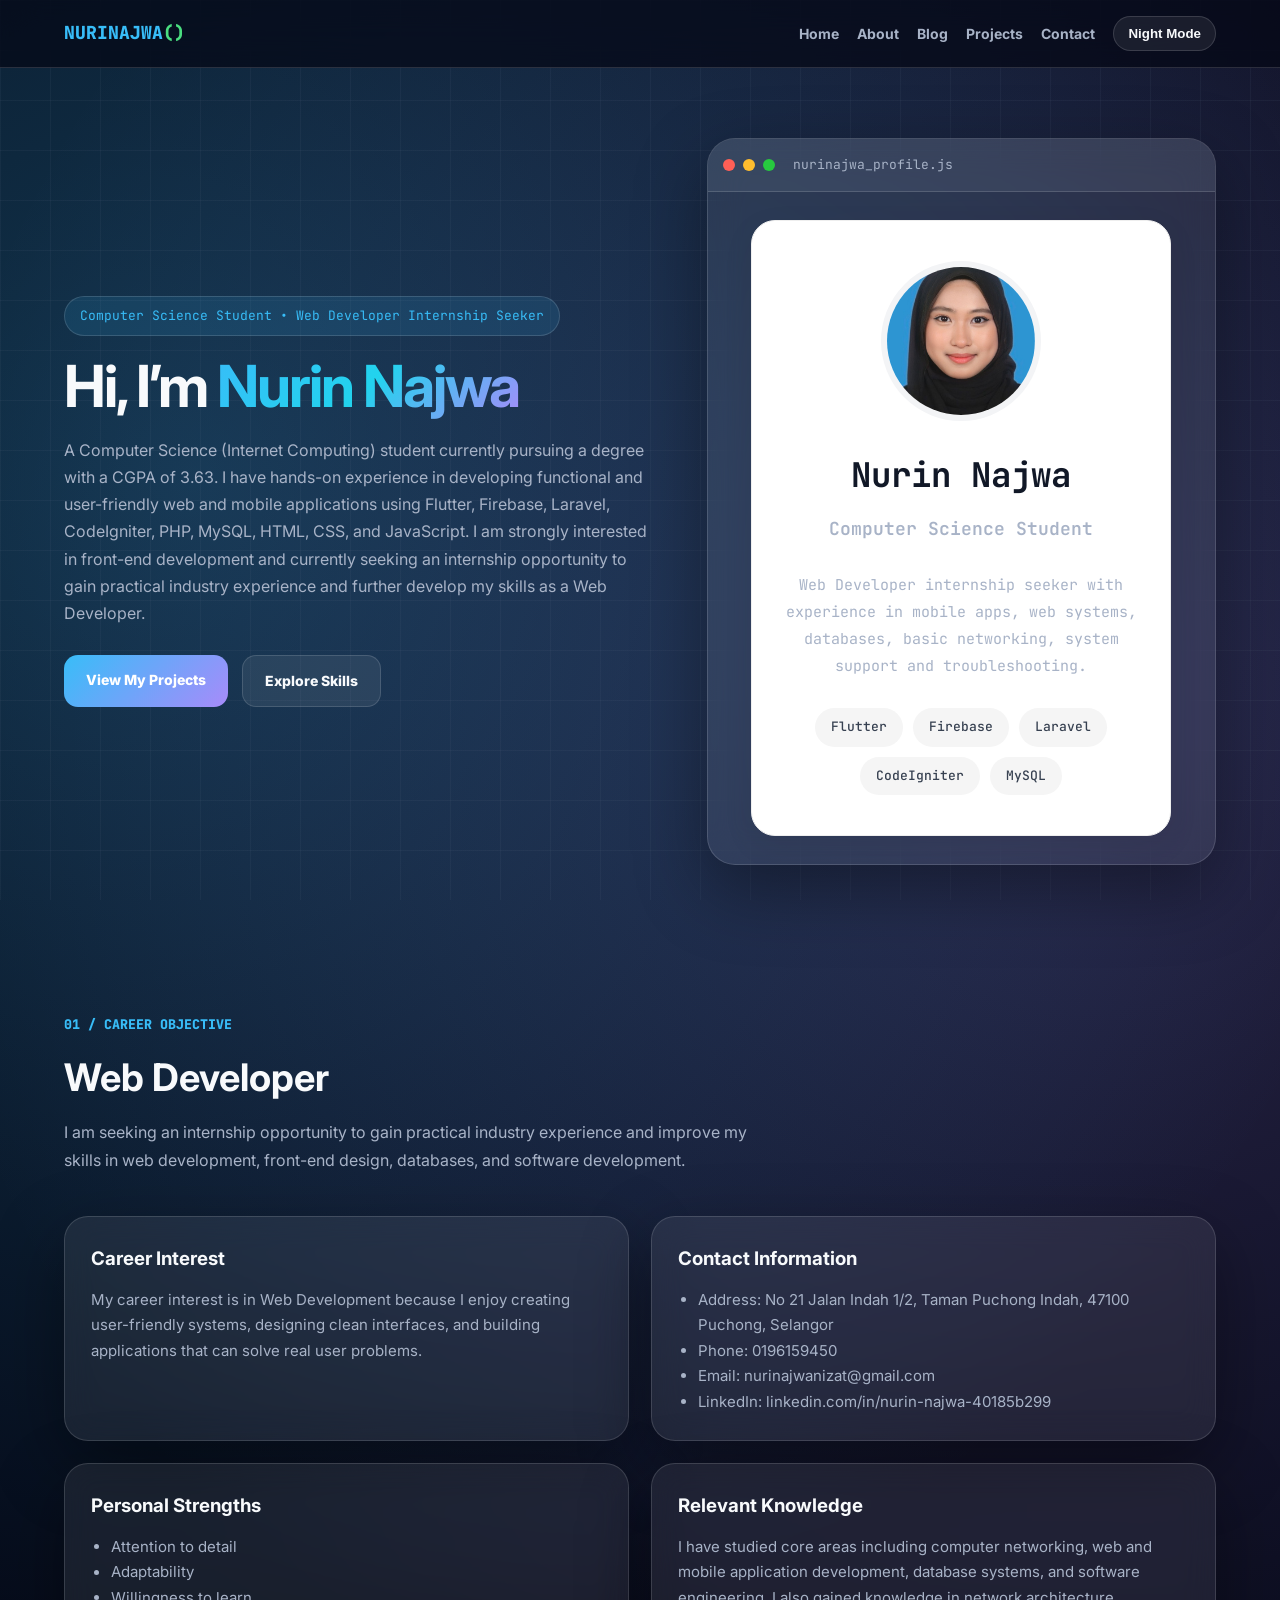
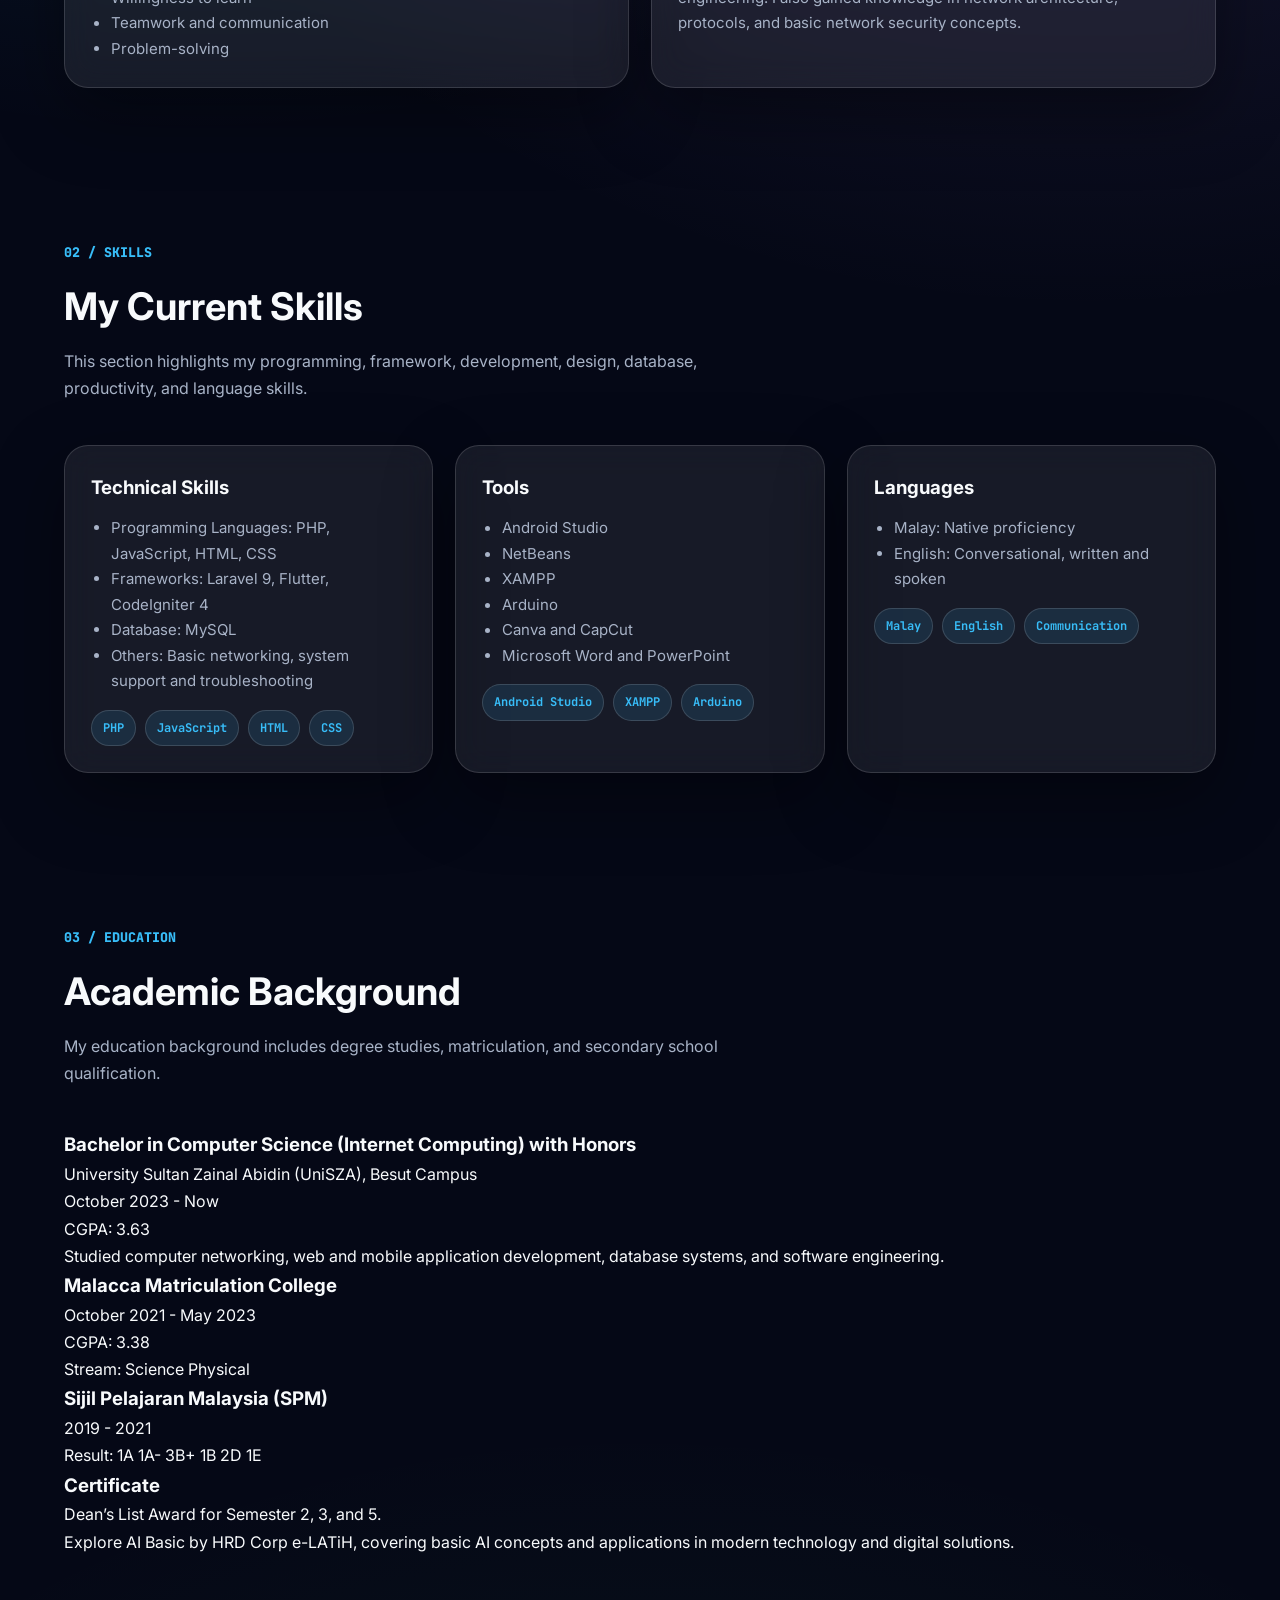
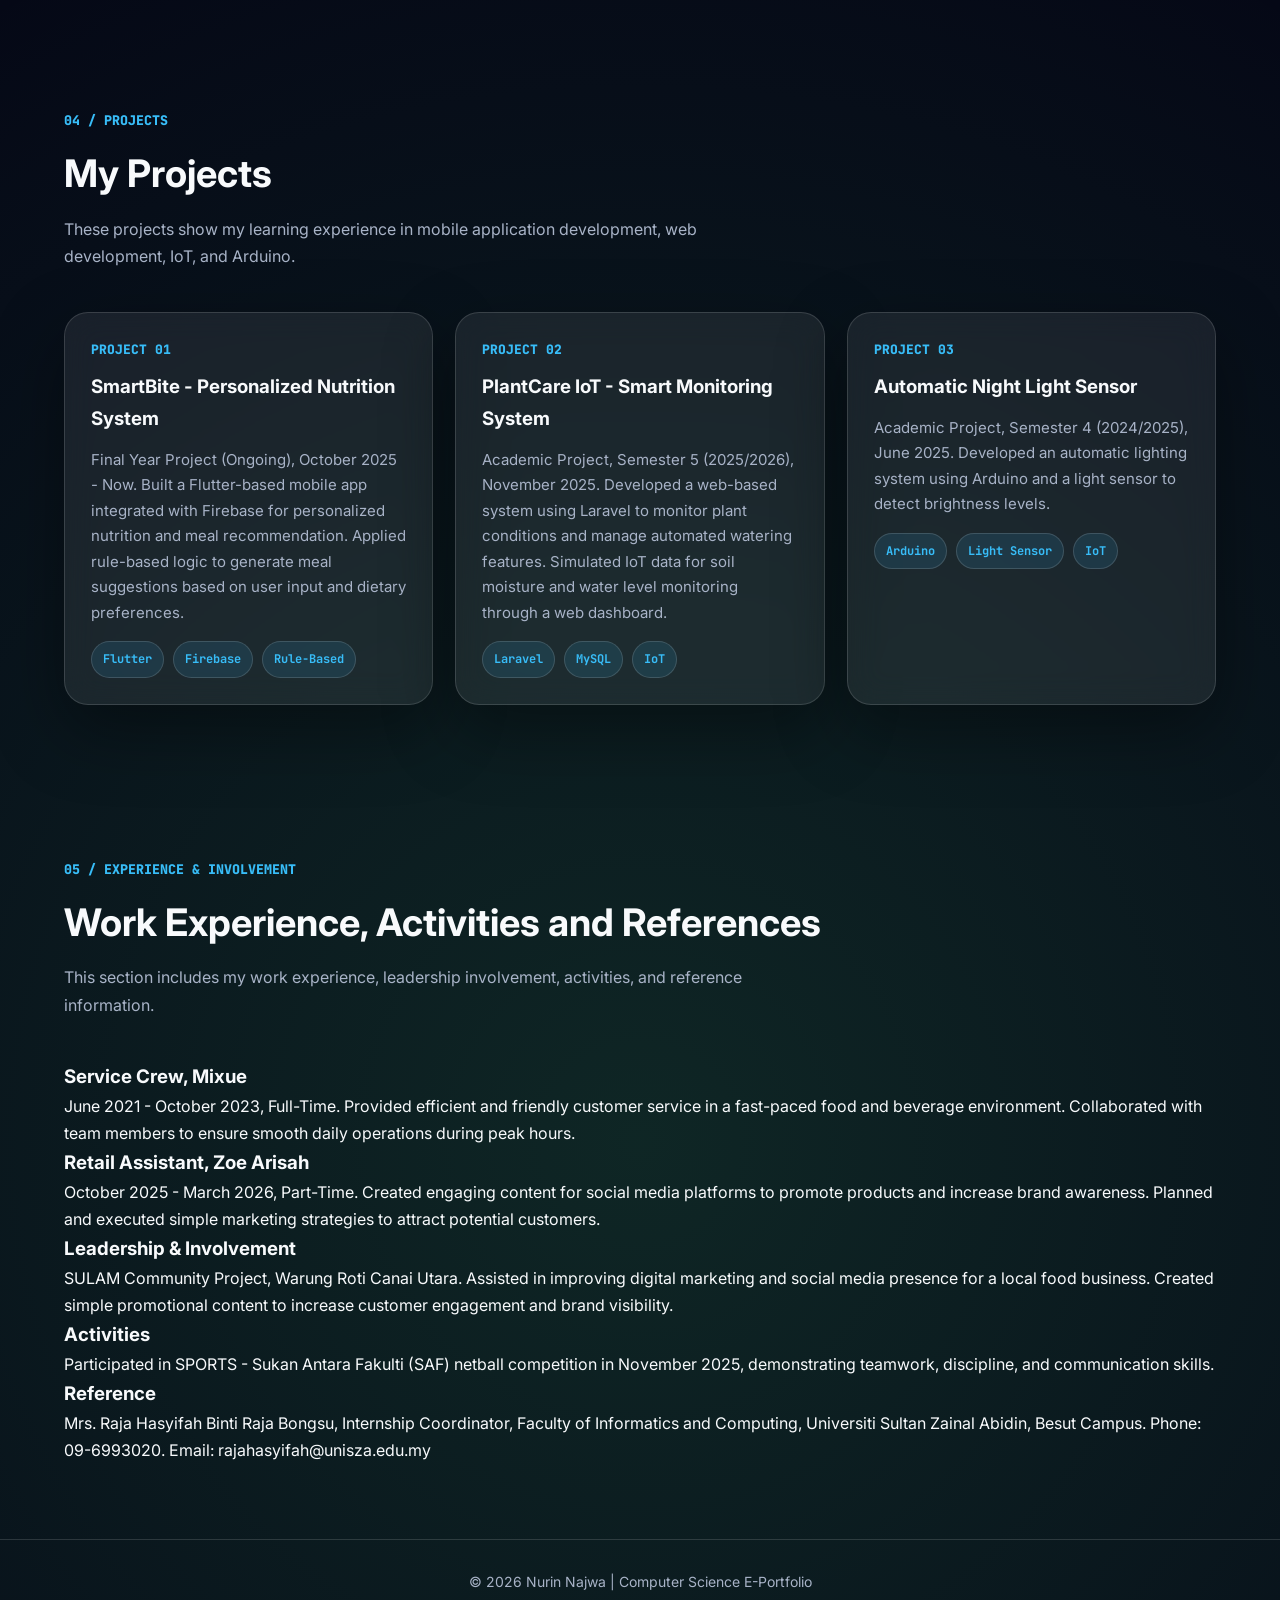
==== commit f296a185: "Update index.html" ====
--- a/index.html
+++ b/index.html
@@ -44,7 +44,7 @@
     <div class="terminal-body profile-body">
       <div class="profile-card">
         <div class="profile-img">
-          <img src="IMG_3241.JPG" alt="Nurin Najwa">
+          <img src="wawa.jpg" alt="Nurin Najwa">
         </div>
 
         <div class="profile-info">
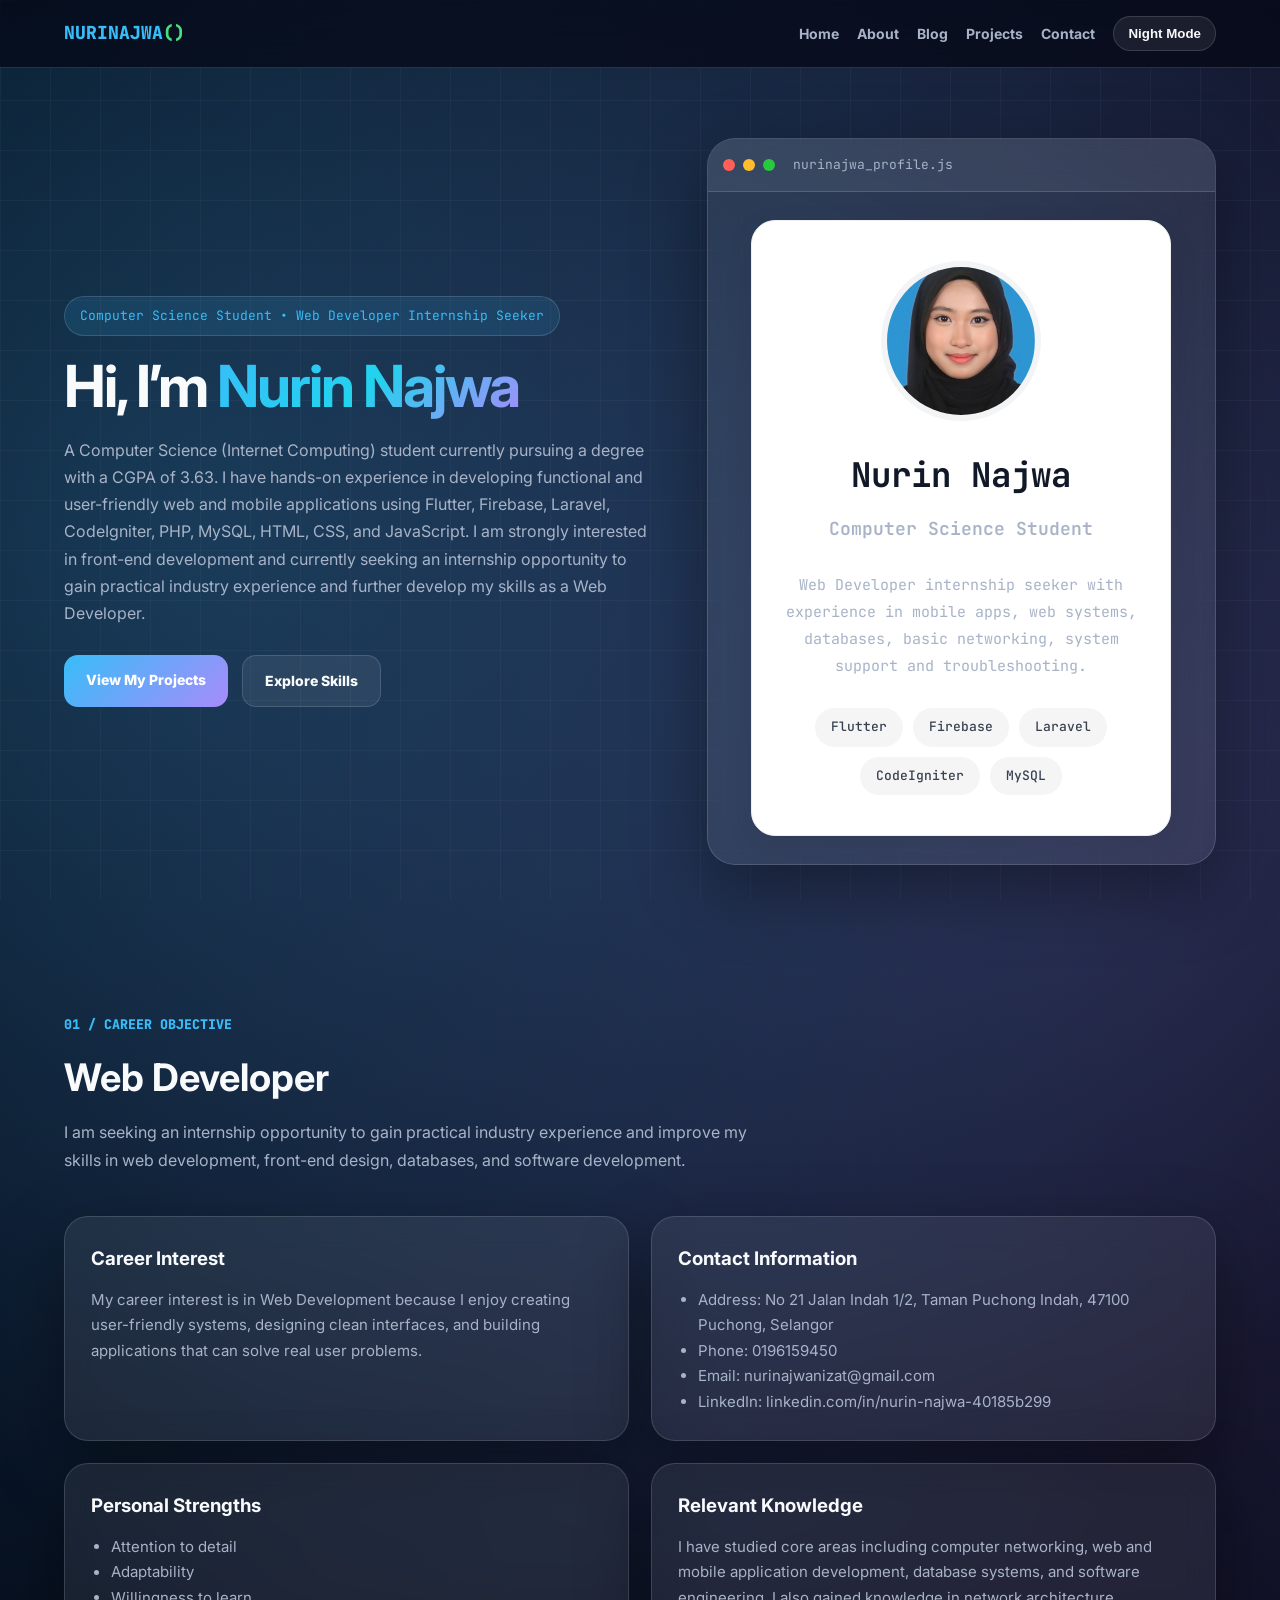
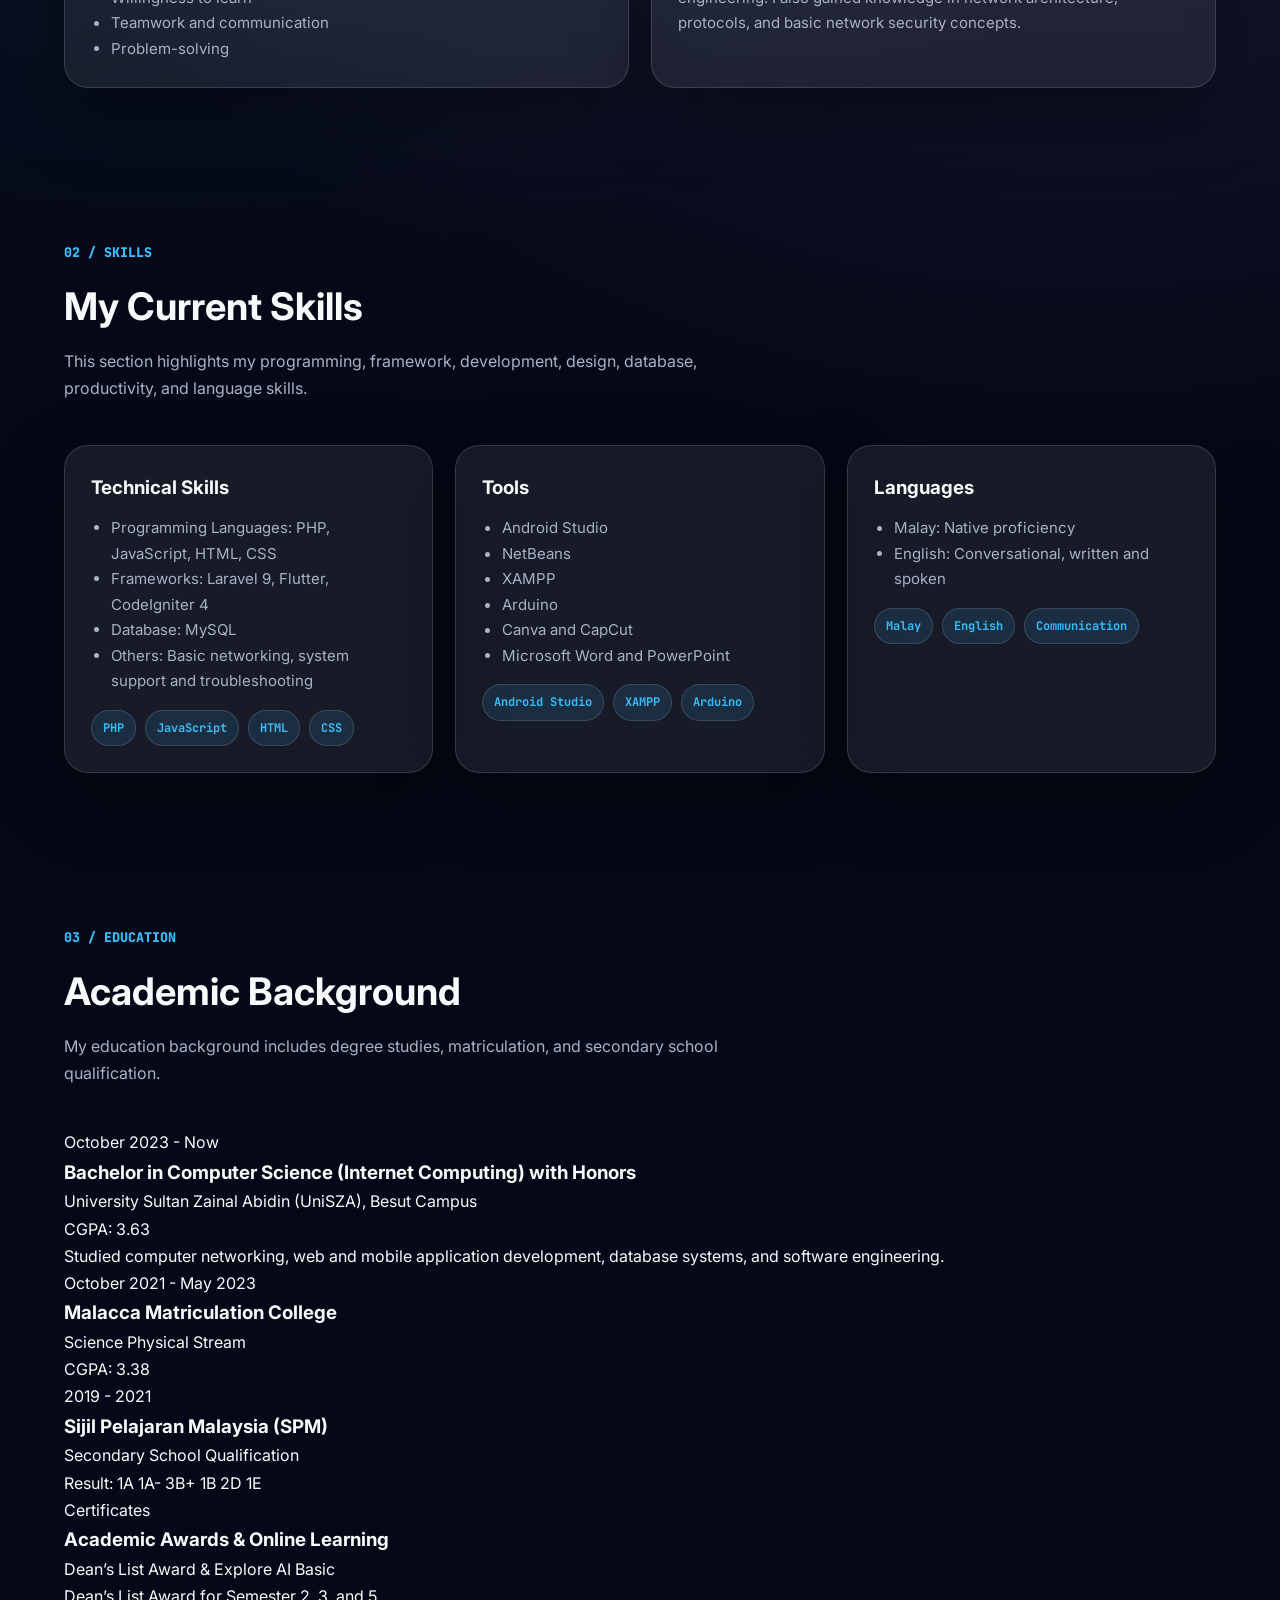
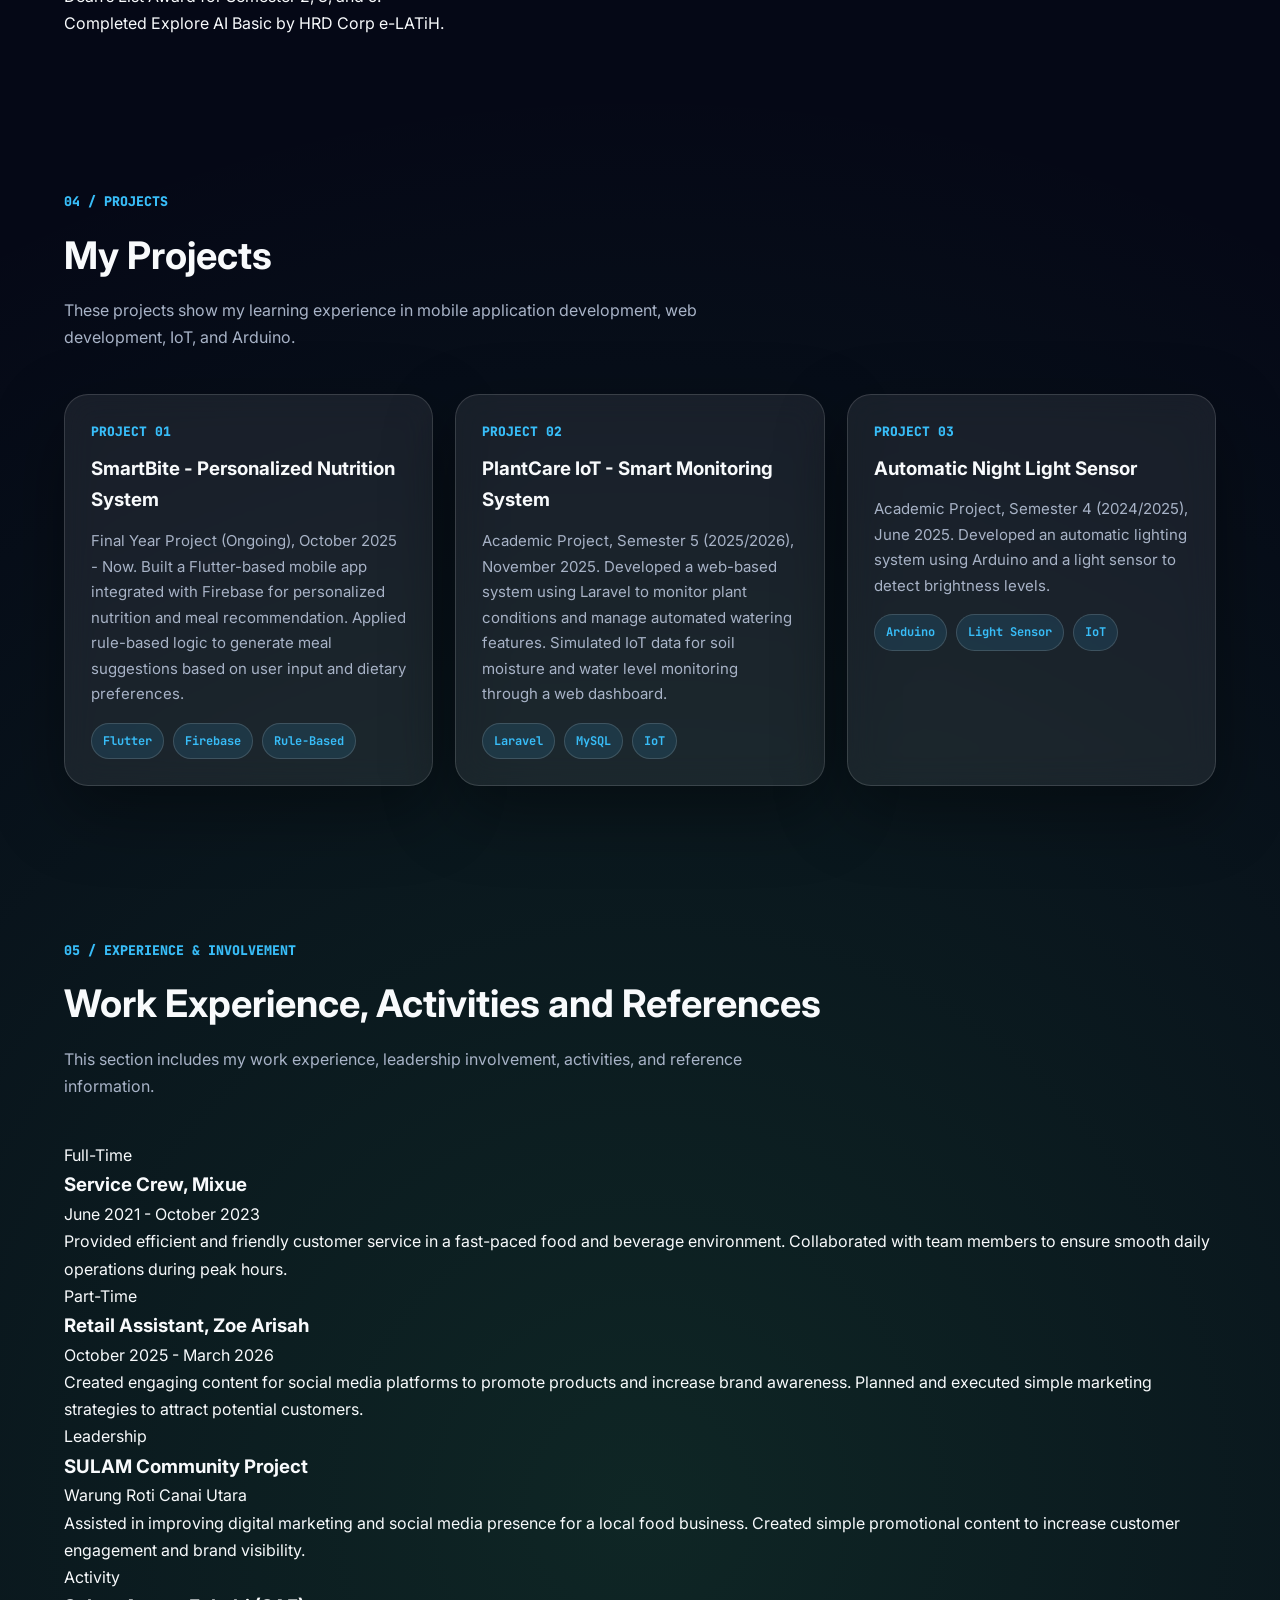
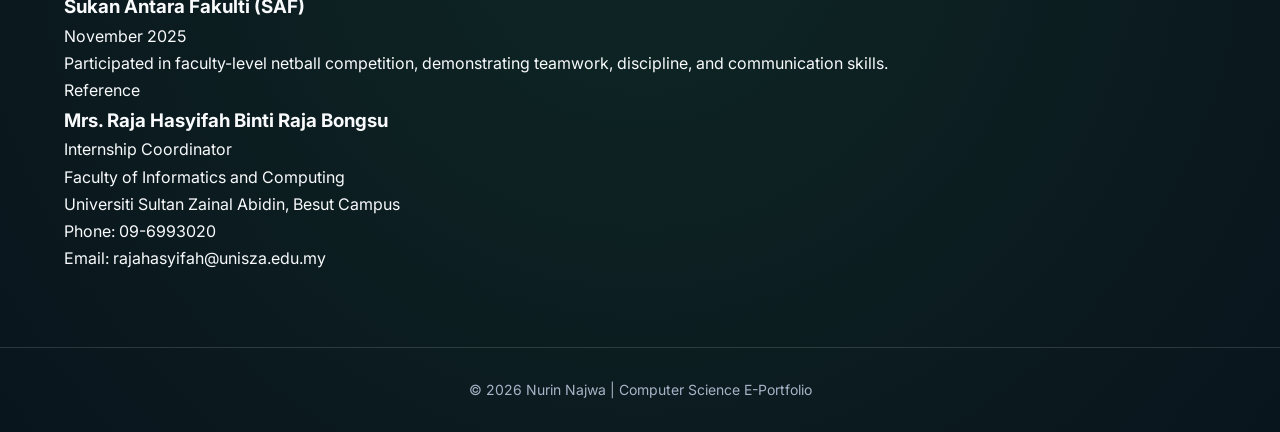
==== commit 6dc5b73d: "Update index.html" ====
--- a/index.html
+++ b/index.html
@@ -50,9 +50,7 @@
         <div class="profile-info">
           <h2>Nurin Najwa</h2>
 
-          <p class="profile-role">
-            Computer Science Student
-          </p>
+          <p class="profile-role">Computer Science Student</p>
 
           <p class="profile-desc">
             Web Developer internship seeker with experience in
@@ -195,39 +193,42 @@
       </p>
     </div>
 
-    <div class="timeline">
-      <div class="timeline-item">
+    <div class="education-grid">
+      <div class="education-card">
+        <div class="edu-year">October 2023 - Now</div>
         <h3>Bachelor in Computer Science (Internet Computing) with Honors</h3>
-        <p>
-          University Sultan Zainal Abidin (UniSZA), Besut Campus<br>
-          October 2023 - Now<br>
+        <p class="edu-place">University Sultan Zainal Abidin (UniSZA), Besut Campus</p>
+        <p>
           CGPA: 3.63<br>
           Studied computer networking, web and mobile application development, database systems, and software engineering.
         </p>
       </div>
 
-      <div class="timeline-item">
+      <div class="education-card">
+        <div class="edu-year">October 2021 - May 2023</div>
         <h3>Malacca Matriculation College</h3>
-        <p>
-          October 2021 - May 2023<br>
-          CGPA: 3.38<br>
-          Stream: Science Physical
-        </p>
-      </div>
-
-      <div class="timeline-item">
+        <p class="edu-place">Science Physical Stream</p>
+        <p>
+          CGPA: 3.38
+        </p>
+      </div>
+
+      <div class="education-card">
+        <div class="edu-year">2019 - 2021</div>
         <h3>Sijil Pelajaran Malaysia (SPM)</h3>
-        <p>
-          2019 - 2021<br>
+        <p class="edu-place">Secondary School Qualification</p>
+        <p>
           Result: 1A 1A- 3B+ 1B 2D 1E
         </p>
       </div>
 
-      <div class="timeline-item">
-        <h3>Certificate</h3>
+      <div class="education-card">
+        <div class="edu-year">Certificates</div>
+        <h3>Academic Awards & Online Learning</h3>
+        <p class="edu-place">Dean’s List Award & Explore AI Basic</p>
         <p>
           Dean’s List Award for Semester 2, 3, and 5.<br>
-          Explore AI Basic by HRD Corp e-LATiH, covering basic AI concepts and applications in modern technology and digital solutions.
+          Completed Explore AI Basic by HRD Corp e-LATiH.
         </p>
       </div>
     </div>
@@ -300,31 +301,54 @@
       </p>
     </div>
 
-    <div class="reflection">
-      <h3>Service Crew, Mixue</h3>
-      <p>
-        June 2021 - October 2023, Full-Time. Provided efficient and friendly customer service in a fast-paced food and beverage environment. Collaborated with team members to ensure smooth daily operations during peak hours.
-      </p>
-
-      <h3>Retail Assistant, Zoe Arisah</h3>
-      <p>
-        October 2025 - March 2026, Part-Time. Created engaging content for social media platforms to promote products and increase brand awareness. Planned and executed simple marketing strategies to attract potential customers.
-      </p>
-
-      <h3>Leadership & Involvement</h3>
-      <p>
-        SULAM Community Project, Warung Roti Canai Utara. Assisted in improving digital marketing and social media presence for a local food business. Created simple promotional content to increase customer engagement and brand visibility.
-      </p>
-
-      <h3>Activities</h3>
-      <p>
-        Participated in SPORTS - Sukan Antara Fakulti (SAF) netball competition in November 2025, demonstrating teamwork, discipline, and communication skills.
-      </p>
-
-      <h3>Reference</h3>
-      <p>
-        Mrs. Raja Hasyifah Binti Raja Bongsu, Internship Coordinator, Faculty of Informatics and Computing, Universiti Sultan Zainal Abidin, Besut Campus. Phone: 09-6993020. Email: rajahasyifah@unisza.edu.my
-      </p>
+    <div class="experience-grid">
+      <div class="experience-card">
+        <span class="exp-label">Full-Time</span>
+        <h3>Service Crew, Mixue</h3>
+        <p class="exp-date">June 2021 - October 2023</p>
+        <p>
+          Provided efficient and friendly customer service in a fast-paced food and beverage environment. Collaborated with team members to ensure smooth daily operations during peak hours.
+        </p>
+      </div>
+
+      <div class="experience-card">
+        <span class="exp-label">Part-Time</span>
+        <h3>Retail Assistant, Zoe Arisah</h3>
+        <p class="exp-date">October 2025 - March 2026</p>
+        <p>
+          Created engaging content for social media platforms to promote products and increase brand awareness. Planned and executed simple marketing strategies to attract potential customers.
+        </p>
+      </div>
+
+      <div class="experience-card">
+        <span class="exp-label">Leadership</span>
+        <h3>SULAM Community Project</h3>
+        <p class="exp-date">Warung Roti Canai Utara</p>
+        <p>
+          Assisted in improving digital marketing and social media presence for a local food business. Created simple promotional content to increase customer engagement and brand visibility.
+        </p>
+      </div>
+
+      <div class="experience-card">
+        <span class="exp-label">Activity</span>
+        <h3>Sukan Antara Fakulti (SAF)</h3>
+        <p class="exp-date">November 2025</p>
+        <p>
+          Participated in faculty-level netball competition, demonstrating teamwork, discipline, and communication skills.
+        </p>
+      </div>
+
+      <div class="experience-card reference-card">
+        <span class="exp-label">Reference</span>
+        <h3>Mrs. Raja Hasyifah Binti Raja Bongsu</h3>
+        <p>
+          Internship Coordinator<br>
+          Faculty of Informatics and Computing<br>
+          Universiti Sultan Zainal Abidin, Besut Campus<br>
+          Phone: 09-6993020<br>
+          Email: rajahasyifah@unisza.edu.my
+        </p>
+      </div>
     </div>
   </div>
 </section>
